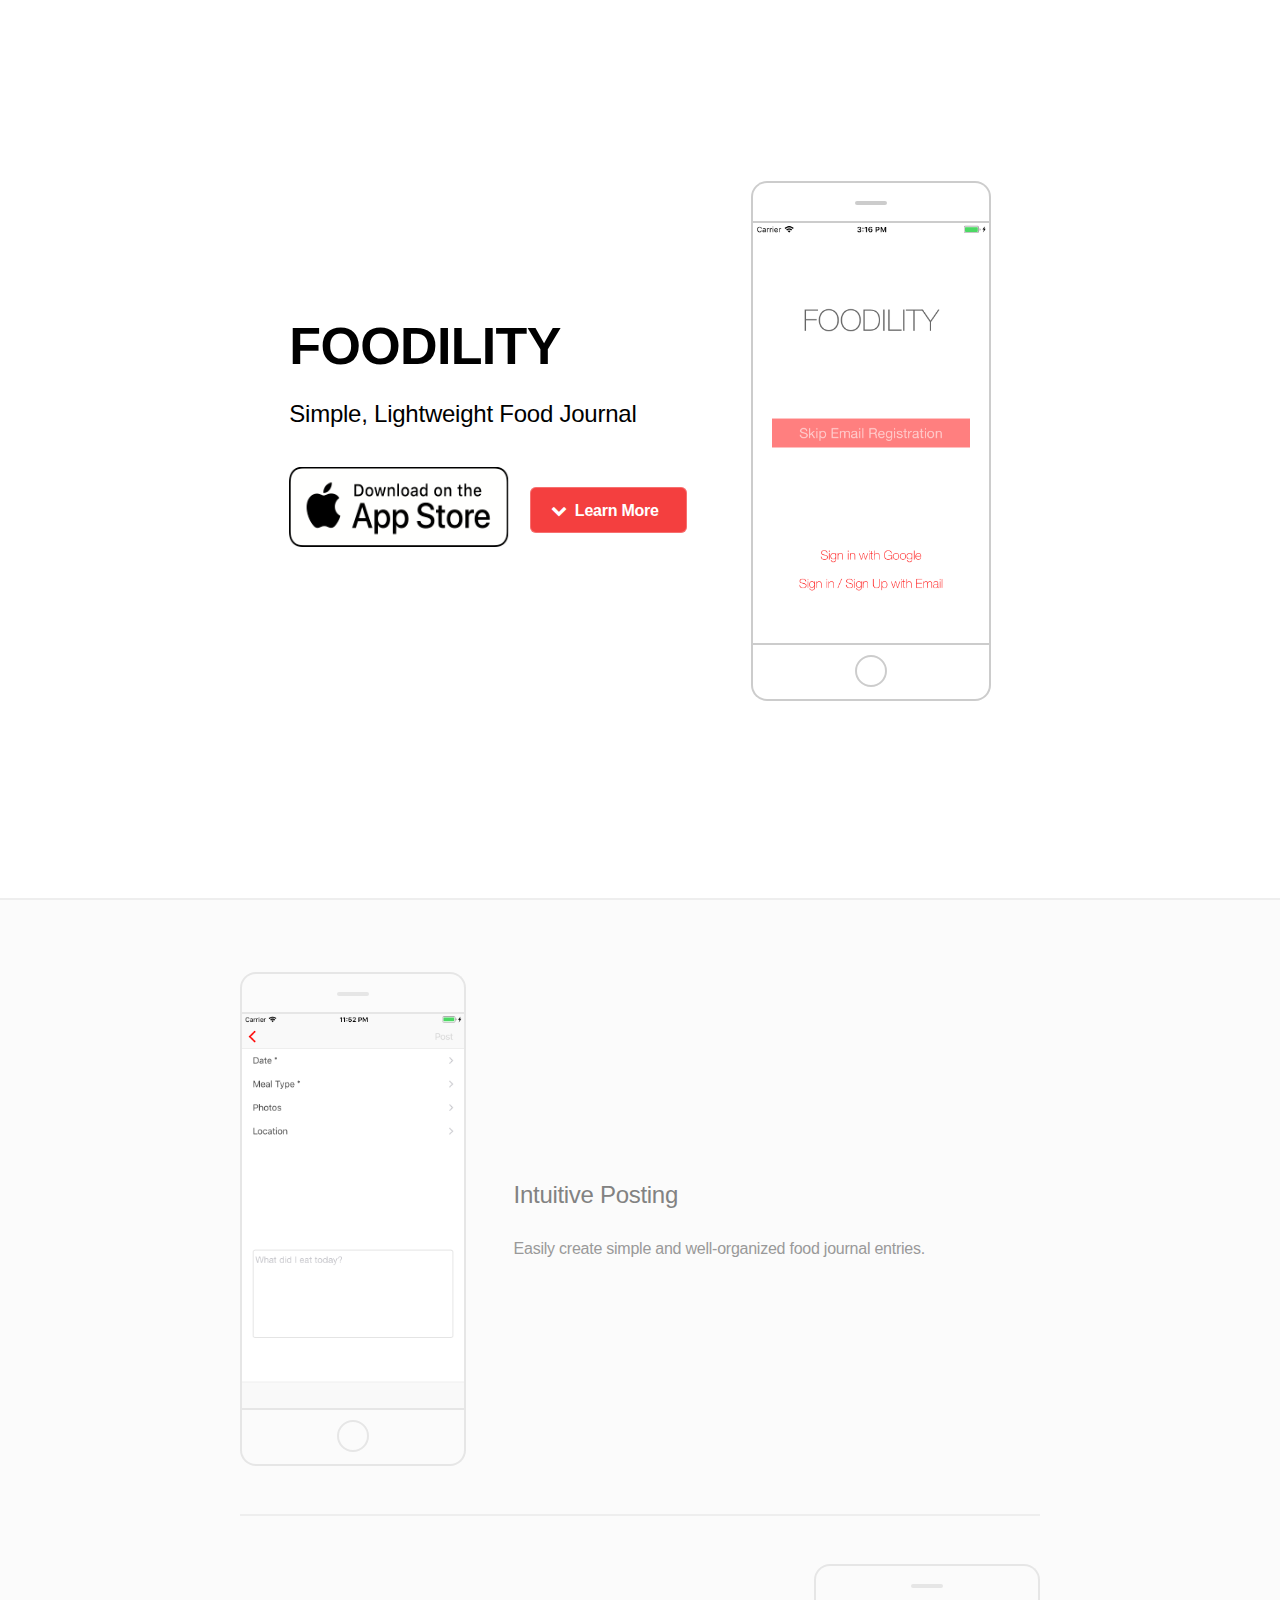
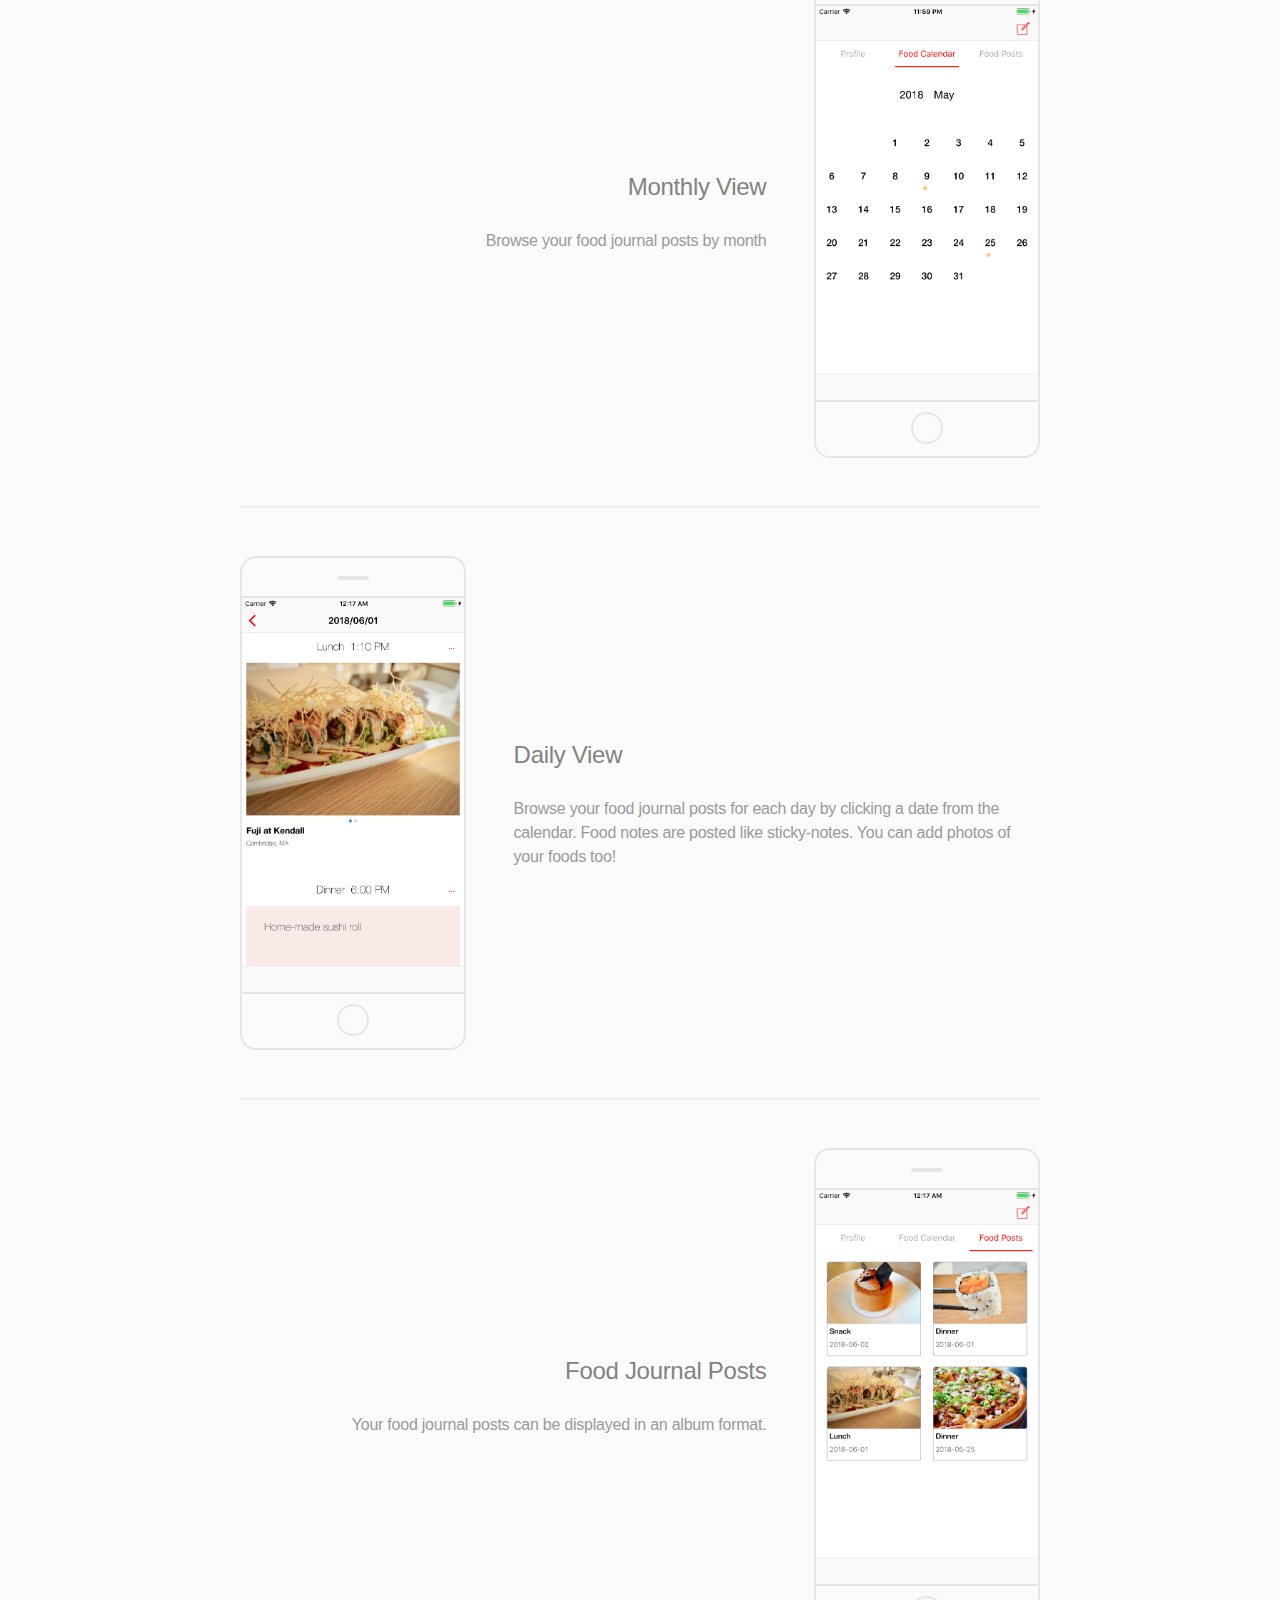
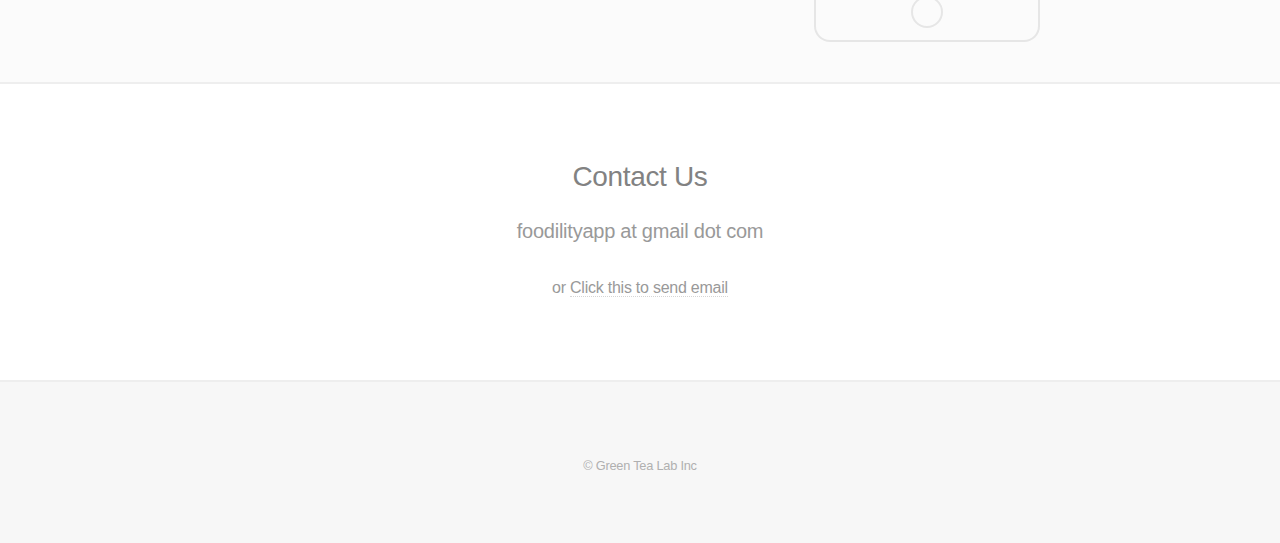
==== index.html @ 75edc1c6 "Add files via upload" ====
<!DOCTYPE HTML>
<!--
	Fractal by HTML5 UP
	html5up.net | @ajlkn
	Free for personal and commercial use under the CCA 3.0 license (html5up.net/license)
-->
<html>
	<head>
		<title>FoodCover</title>
		<meta charset="utf-8" />
		<meta name="viewport" content="width=device-width, initial-scale=1" />
		<!--[if lte IE 8]><script src="assets/js/ie/html5shiv.js"></script><![endif]-->
		<link rel="stylesheet" href="./static/assets/css/main.css" />
		<!--[if lte IE 8]><link rel="stylesheet" href="assets/css/ie8.css" /><![endif]-->
		<!--[if lte IE 9]><link rel="stylesheet" href="assets/css/ie9.css" /><![endif]-->
		<script type="text/javascript">
			window.onbeforeunload = function(){ window.scrollTo(0,0); }
		</script>
	</head>
	<body id="top">

		<!-- Header -->
			<header id="header">
				<div class="content">
					<h1 align="left">FOODILITY</a></h1>
					<p align="left">Simple, Lightweight Food Journal</p>

					<ul class="actions">
						<!-- Signup Form -->
<!-- 						<form id="signup-form" method="post" action="#">
							<div>
								<input type="email" name="email" id="email" placeholder="Email Address" /> <br>
								<li><input type="submit" value="Sign Up" /></li>
							</div>
						</form> -->
						<li>
							<a href="https://itunes.apple.com/us/app/foodility-simple-food-diary/id1390760688?mt=8">
							<img src="./static/images/app_store_icon.png" alt="Go to W3Schools!" width="220" height="80" border="0">
							</a>
						</li>
						<li><a href="#one" class="button icon fa-chevron-down scrolly">Learn More</a></li>
					</ul>
				</div>
				<div class="image phone" align="right"><div class="inner"><img src="./static/images/logo.png" alt="" /></div></div>
			</header>

		<!-- One -->
			<section id="one" class="wrapper style2">
				<div class="inner alt">
					<section class="spotlight">
						<div class="image phone"><div class="inner"><img src="./static/images/posting.png" alt=""></div></div>
						<div class="content">
							<h3>Intuitive Posting</h3>
							<p> Easily create simple and well-organized food journal entries.</p>
							<!-- <div class="image phone"><div class="inner"><img src="images/screen.gif" align="center" alt=""></div> -->
						</div>
					</section>
					<section class="spotlight">
						<div class="image phone"><div class="inner"><img src="./static/images/food_calendar.png" alt=""></div></div>
						<div class="content">
							<h3>Monthly View</h3>
							<p>Browse your food journal posts by month</p>
						</div>
					</section>
					<section class="spotlight">
						<div class="image phone"><div class="inner"><img src="./static/images/calendar_detail.png" alt=""></div></div>
						<div class="content">
							<h3>Daily View</h3>
							<p>Browse your food journal posts for each day by clicking a date from the calendar. Food notes are posted like sticky-notes. You can add photos of your foods too!</p>
						</div>
					</section>
					<section class="spotlight">
						<div class="image phone"><div class="inner"><img src="./static/images/album.png" alt=""></div></div>
						<div class="content">
							<h3>Food Journal Posts</h3>
							<p>Your food journal posts can be displayed in an album format. </p>
						</div>
					</section>
				</div>
			</section>

		<!-- Three -->
			<section id="three" class="wrapper">
				<header class="major">
					<h2>Contact Us</h2>
					<p>foodilityapp at gmail dot com</p>
					<p>or <a href="mailto:foodilityapp@gmail.com">Click this to send email</a></p>
				</header>
			</section>

		<!-- Four -->
		<!--
			<section id="four" class="wrapper">
				<div class="inner">

					<header class="major">
						<h2>Elements</h2>
					</header>

					<section>
						<h4>Text</h4>
						<p>This is <b>bold</b> and this is <strong>strong</strong>. This is <i>italic</i> and this is <em>emphasized</em>.
						This is <sup>superscript</sup> text and this is <sub>subscript</sub> text.
						This is <u>underlined</u> and this is code: <code>for (;;) { ... }</code>. Finally, <a href="#">this is a link</a>.</p>
						<hr />
						<header>
							<h4>Heading with a Subtitle</h4>
							<p>Lorem ipsum dolor sit amet nullam id egestas urna aliquam</p>
						</header>
						<p>Nunc lacinia ante nunc ac lobortis. Interdum adipiscing gravida odio porttitor sem non mi integer non faucibus ornare mi ut ante amet placerat aliquet. Volutpat eu sed ante lacinia sapien lorem accumsan varius montes viverra nibh in adipiscing blandit tempus accumsan.</p>
						<header>
							<h5>Heading with a Subtitle</h5>
							<p>Lorem ipsum dolor sit amet nullam id egestas urna aliquam</p>
						</header>
						<p>Nunc lacinia ante nunc ac lobortis. Interdum adipiscing gravida odio porttitor sem non mi integer non faucibus ornare mi ut ante amet placerat aliquet. Volutpat eu sed ante lacinia sapien lorem accumsan varius montes viverra nibh in adipiscing blandit tempus accumsan.</p>
						<hr />
						<h2>Heading Level 2</h2>
						<h3>Heading Level 3</h3>
						<h4>Heading Level 4</h4>
						<h5>Heading Level 5</h5>
						<h6>Heading Level 6</h6>
						<hr />
						<h5>Blockquote</h5>
						<blockquote>Fringilla nisl. Donec accumsan interdum nisi, quis tincidunt felis sagittis eget tempus euismod. Vestibulum ante ipsum primis in faucibus vestibulum. Blandit adipiscing eu felis iaculis volutpat ac adipiscing accumsan faucibus. Vestibulum ante ipsum primis in faucibus lorem ipsum dolor sit amet nullam adipiscing eu felis.</blockquote>
						<h5>Preformatted</h5>
						<pre><code>i = 0;

while (!deck.isInOrder()) {
  print 'Iteration ' + i;
  deck.shuffle();
  i++;
}

print 'It took ' + i + ' iterations to sort the deck.';</code></pre>
					</section>

					<section>
						<h4>Lists</h4>
						<div class="row">
							<div class="6u 12u$(medium)">
								<h5>Unordered</h5>
								<ul>
									<li>Dolor pulvinar etiam.</li>
									<li>Sagittis adipiscing.</li>
									<li>Felis enim feugiat.</li>
								</ul>
								<h5>Alternate</h5>
								<ul class="alt">
									<li>Dolor pulvinar etiam.</li>
									<li>Sagittis adipiscing.</li>
									<li>Felis enim feugiat.</li>
								</ul>
							</div>
							<div class="6u$ 12u$(medium)">
								<h5>Ordered</h5>
								<ol>
									<li>Dolor pulvinar etiam.</li>
									<li>Etiam vel felis viverra.</li>
									<li>Felis enim feugiat.</li>
									<li>Dolor pulvinar etiam.</li>
									<li>Etiam vel felis lorem.</li>
									<li>Felis enim et feugiat.</li>
								</ol>
								<h5>Icons</h5>
								<ul class="icons">
									<li><a href="#" class="icon fa-twitter"><span class="label">Twitter</span></a></li>
									<li><a href="#" class="icon fa-facebook"><span class="label">Facebook</span></a></li>
									<li><a href="#" class="icon fa-instagram"><span class="label">Instagram</span></a></li>
									<li><a href="#" class="icon fa-github"><span class="label">Github</span></a></li>
								</ul>
							</div>
						</div>
						<h5>Actions</h5>
						<div class="row">
							<div class="6u 12u$(medium)">
								<ul class="actions">
									<li><a href="#" class="button special">Default</a></li>
									<li><a href="#" class="button">Default</a></li>
								</ul>
								<ul class="actions small">
									<li><a href="#" class="button special small">Small</a></li>
									<li><a href="#" class="button small">Small</a></li>
								</ul>
								<ul class="actions vertical">
									<li><a href="#" class="button special">Default</a></li>
									<li><a href="#" class="button">Default</a></li>
								</ul>
								<ul class="actions vertical small">
									<li><a href="#" class="button special small">Small</a></li>
									<li><a href="#" class="button small">Small</a></li>
								</ul>
							</div>
							<div class="6u 12u$(medium)">
								<ul class="actions vertical">
									<li><a href="#" class="button special fit">Default</a></li>
									<li><a href="#" class="button fit">Default</a></li>
								</ul>
								<ul class="actions vertical small">
									<li><a href="#" class="button special small fit">Small</a></li>
									<li><a href="#" class="button small fit">Small</a></li>
								</ul>
							</div>
						</div>
					</section>

					<section>
						<h4>Table</h4>
						<h5>Default</h5>
						<div class="table-wrapper">
							<table>
								<thead>
									<tr>
										<th>Name</th>
										<th>Description</th>
										<th>Price</th>
									</tr>
								</thead>
								<tbody>
									<tr>
										<td>Item One</td>
										<td>Ante turpis integer aliquet porttitor.</td>
										<td>29.99</td>
									</tr>
									<tr>
										<td>Item Two</td>
										<td>Vis ac commodo adipiscing arcu aliquet.</td>
										<td>19.99</td>
									</tr>
									<tr>
										<td>Item Three</td>
										<td> Morbi faucibus arcu accumsan lorem.</td>
										<td>29.99</td>
									</tr>
									<tr>
										<td>Item Four</td>
										<td>Vitae integer tempus condimentum.</td>
										<td>19.99</td>
									</tr>
									<tr>
										<td>Item Five</td>
										<td>Ante turpis integer aliquet porttitor.</td>
										<td>29.99</td>
									</tr>
								</tbody>
								<tfoot>
									<tr>
										<td colspan="2"></td>
										<td>100.00</td>
									</tr>
								</tfoot>
							</table>
						</div>

						<h5>Alternate</h5>
						<div class="table-wrapper">
							<table class="alt">
								<thead>
									<tr>
										<th>Name</th>
										<th>Description</th>
										<th>Price</th>
									</tr>
								</thead>
								<tbody>
									<tr>
										<td>Item One</td>
										<td>Ante turpis integer aliquet porttitor.</td>
										<td>29.99</td>
									</tr>
									<tr>
										<td>Item Two</td>
										<td>Vis ac commodo adipiscing arcu aliquet.</td>
										<td>19.99</td>
									</tr>
									<tr>
										<td>Item Three</td>
										<td> Morbi faucibus arcu accumsan lorem.</td>
										<td>29.99</td>
									</tr>
									<tr>
										<td>Item Four</td>
										<td>Vitae integer tempus condimentum.</td>
										<td>19.99</td>
									</tr>
									<tr>
										<td>Item Five</td>
										<td>Ante turpis integer aliquet porttitor.</td>
										<td>29.99</td>
									</tr>
								</tbody>
								<tfoot>
									<tr>
										<td colspan="2"></td>
										<td>100.00</td>
									</tr>
								</tfoot>
							</table>
						</div>
					</section>

					<section>
						<h4>Buttons</h4>
						<ul class="actions">
							<li><a href="#" class="button special">Special</a></li>
							<li><a href="#" class="button">Default</a></li>
						</ul>
						<ul class="actions">
							<li><a href="#" class="button big">Big</a></li>
							<li><a href="#" class="button">Default</a></li>
							<li><a href="#" class="button small">Small</a></li>
						</ul>
						<ul class="actions fit">
							<li><a href="#" class="button fit">Fit</a></li>
							<li><a href="#" class="button special fit">Fit</a></li>
							<li><a href="#" class="button fit">Fit</a></li>
						</ul>
						<ul class="actions fit small">
							<li><a href="#" class="button special fit small">Fit + Small</a></li>
							<li><a href="#" class="button fit small">Fit + Small</a></li>
							<li><a href="#" class="button special fit small">Fit + Small</a></li>
						</ul>
						<ul class="actions">
							<li><a href="#" class="button special icon fa-download">Icon</a></li>
							<li><a href="#" class="button icon fa-download">Icon</a></li>
						</ul>
						<ul class="actions">
							<li><span class="button special disabled">Disabled</span></li>
							<li><span class="button disabled">Disabled</span></li>
						</ul>
					</section>

					<section>
						<h4>Form</h4>
						<form method="post" action="#">
							<div class="row uniform">
								<div class="6u 12u$(xsmall)">
									<input type="text" name="demo-name" id="demo-name" value="" placeholder="Name" />
								</div>
								<div class="6u$ 12u$(xsmall)">
									<input type="email" name="demo-email" id="demo-email" value="" placeholder="Email" />
								</div>
								<div class="12u$">
									<div class="select-wrapper">
										<select name="demo-category" id="demo-category">
											<option value="">- Category -</option>
											<option value="1">Manufacturing</option>
											<option value="1">Shipping</option>
											<option value="1">Administration</option>
											<option value="1">Human Resources</option>
										</select>
									</div>
								</div>
								<div class="4u 12u$(small)">
									<input type="radio" id="demo-priority-low" name="demo-priority" checked>
									<label for="demo-priority-low">Low</label>
								</div>
								<div class="4u 12u$(small)">
									<input type="radio" id="demo-priority-normal" name="demo-priority">
									<label for="demo-priority-normal">Normal</label>
								</div>
								<div class="4u$ 12u$(small)">
									<input type="radio" id="demo-priority-high" name="demo-priority">
									<label for="demo-priority-high">High</label>
								</div>
								<div class="6u 12u$(small)">
									<input type="checkbox" id="demo-copy" name="demo-copy">
									<label for="demo-copy">Email me a copy</label>
								</div>
								<div class="6u$ 12u$(small)">
									<input type="checkbox" id="demo-human" name="demo-human" checked>
									<label for="demo-human">Not a robot</label>
								</div>
								<div class="12u$">
									<textarea name="demo-message" id="demo-message" placeholder="Enter your message" rows="6"></textarea>
								</div>
								<div class="12u$">
									<ul class="actions">
										<li><input type="submit" value="Send Message" class="special" /></li>
										<li><input type="reset" value="Reset" /></li>
									</ul>
								</div>
							</div>
						</form>
					</section>

					<section>
						<h4>Image</h4>
						<h5>Fit</h5>
						<div class="box alt">
							<div class="row uniform">
								<div class="12u"><span class="image fit"><img src="images/pic04.jpg" alt="" /></span></div>
								<div class="4u"><span class="image fit"><img src="images/pic01.jpg" alt="" /></span></div>
								<div class="4u"><span class="image fit"><img src="images/pic02.jpg" alt="" /></span></div>
								<div class="4u"><span class="image fit"><img src="images/pic03.jpg" alt="" /></span></div>
								<div class="4u"><span class="image fit"><img src="images/pic02.jpg" alt="" /></span></div>
								<div class="4u"><span class="image fit"><img src="images/pic03.jpg" alt="" /></span></div>
								<div class="4u"><span class="image fit"><img src="images/pic01.jpg" alt="" /></span></div>
								<div class="4u"><span class="image fit"><img src="images/pic03.jpg" alt="" /></span></div>
								<div class="4u"><span class="image fit"><img src="images/pic01.jpg" alt="" /></span></div>
								<div class="4u"><span class="image fit"><img src="images/pic02.jpg" alt="" /></span></div>
							</div>
						</div>
						<h5>Left &amp; Right</h5>
						<p><span class="image left"><img src="images/pic05.jpg" alt="" /></span>Fringilla nisl. Donec accumsan interdum nisi, quis tincidunt felis sagittis eget. tempus euismod. Vestibulum ante ipsum primis in faucibus vestibulum. Blandit adipiscing eu felis iaculis volutpat ac adipiscing accumsan eu faucibus. Integer ac pellentesque praesent tincidunt felis sagittis eget. tempus euismod. Vestibulum ante ipsum primis in faucibus vestibulum. Blandit adipiscing eu felis iaculis volutpat ac adipiscing accumsan eu faucibus. Integer ac pellentesque praesent. Donec accumsan interdum nisi, quis tincidunt felis sagittis eget. tempus euismod. Vestibulum ante ipsum primis in faucibus vestibulum. Blandit adipiscing eu felis iaculis volutpat ac adipiscing accumsan eu faucibus. Integer ac pellentesque praesent tincidunt felis sagittis eget. tempus euismod. Vestibulum ante ipsum primis in faucibus vestibulum. Blandit adipiscing eu felis iaculis volutpat ac adipiscing accumsan eu faucibus. Integer ac pellentesque praesent. Blandit adipiscing eu felis iaculis volutpat ac adipiscing accumsan eu faucibus. Integer ac pellentesque praesent tincidunt felis sagittis eget. tempus euismod. Vestibulum ante ipsum primis in faucibus vestibulum. Blandit adipiscing eu felis iaculis volutpat ac adipiscing accumsan eu faucibus. Integer ac pellentesque praesent.</p>
						<p><span class="image right"><img src="images/pic05.jpg" alt="" /></span>Fringilla nisl. Donec accumsan interdum nisi, quis tincidunt felis sagittis eget. tempus euismod. Vestibulum ante ipsum primis in faucibus vestibulum. Blandit adipiscing eu felis iaculis volutpat ac adipiscing accumsan eu faucibus. Integer ac pellentesque praesent tincidunt felis sagittis eget. tempus euismod. Vestibulum ante ipsum primis in faucibus vestibulum. Blandit adipiscing eu felis iaculis volutpat ac adipiscing accumsan eu faucibus. Integer ac pellentesque praesent. Donec accumsan interdum nisi, quis tincidunt felis sagittis eget. tempus euismod. Vestibulum ante ipsum primis in faucibus vestibulum. Blandit adipiscing eu felis iaculis volutpat ac adipiscing accumsan eu faucibus. Integer ac pellentesque praesent tincidunt felis sagittis eget. tempus euismod. Vestibulum ante ipsum primis in faucibus vestibulum. Blandit adipiscing eu felis iaculis volutpat ac adipiscing accumsan eu faucibus. Integer ac pellentesque praesent. Blandit adipiscing eu felis iaculis volutpat ac adipiscing accumsan eu faucibus. Integer ac pellentesque praesent tincidunt felis sagittis eget. tempus euismod. Vestibulum ante ipsum primis in faucibus vestibulum. Blandit adipiscing eu felis iaculis volutpat ac adipiscing accumsan eu faucibus. Integer ac pellentesque praesent.</p>
					</section>

				</div>
			</section>
		-->

		<!-- Footer -->
			<footer id="footer">
				<!--<ul class="icons">
					 <li><a href="#" class="icon fa-facebook"><span class="label">Facebook</span></a></li>
					<li><a href="#" class="icon fa-twitter"><span class="label">Twitter</span></a></li> 
					<li><a href="#" class="icon fa-instagram"><span class="label">Instagram</span></a></li>
				</ul>-->
				<p class="copyright">&copy; Green Tea Lab Inc</a></p>
			</footer>

		<!-- Scripts -->
			<script src="./static/assets/js/jquery.min.js"></script>
			<script src="./static/assets/js/jquery.scrolly.min.js"></script>
			<script src="./static/assets/js/skel.min.js"></script>
			<script src="./static/assets/js/util.js"></script>
			<!--[if lte IE 8]><script src="assets/js/ie/respond.min.js"></script><![endif]-->
			<script src="./static/assets/js/main.js"></script>

	</body>
</html>
---- static/assets/css/main.css ----
@import url(font-awesome.min.css);

/*
	Fractal by HTML5 UP
	html5up.net | @ajlkn
	Free for personal and commercial use under the CCA 3.0 license (html5up.net/license)
*/

/* Reset */

	html, body, div, span, applet, object, iframe, h1, h2, h3, h4, h5, h6, p, blockquote, pre, a, abbr, acronym, address, big, cite, code, del, dfn, em, img, ins, kbd, q, s, samp, small, strike, strong, sub, sup, tt, var, b, u, i, center, dl, dt, dd, ol, ul, li, fieldset, form, label, legend, table, caption, tbody, tfoot, thead, tr, th, td, article, aside, canvas, details, embed, figure, figcaption, footer, header, hgroup, menu, nav, output, ruby, section, summary, time, mark, audio, video {
		margin: 0;
		padding: 0;
		border: 0;
		font-size: 100%;
		font: inherit;
		vertical-align: baseline;
	}

	article, aside, details, figcaption, figure, footer, header, hgroup, menu, nav, section {
		display: block;
	}

	body {
		line-height: 1;
	}

	ol, ul {
		list-style: none;
	}

	blockquote, q {
		quotes: none;
	}

	blockquote:before, blockquote:after, q:before, q:after {
		content: '';
		content: none;
	}

	table {
		border-collapse: collapse;
		border-spacing: 0;
	}

	body {
		-webkit-text-size-adjust: none;
	}


/* Box Model */

	*, *:before, *:after {
		-moz-box-sizing: border-box;
		-webkit-box-sizing: border-box;
		box-sizing: border-box;
	}

/* Grid */

	.row {
		border-bottom: solid 1px transparent;
		-moz-box-sizing: border-box;
		-webkit-box-sizing: border-box;
		box-sizing: border-box;
	}

	.row > * {
		float: left;
		-moz-box-sizing: border-box;
		-webkit-box-sizing: border-box;
		box-sizing: border-box;
	}

	.row:after, .row:before {
		content: '';
		display: block;
		clear: both;
		height: 0;
	}

	.row.uniform > * > :first-child {
		margin-top: 0;
	}

	.row.uniform > * > :last-child {
		margin-bottom: 0;
	}

	.row.\30 \25 > * {
		padding: 0 0 0 0em;
	}

	.row.\30 \25 {
		margin: 0 0 -1px 0em;
	}

	.row.uniform.\30 \25 > * {
		padding: 0em 0 0 0em;
	}

	.row.uniform.\30 \25 {
		margin: 0em 0 -1px 0em;
	}

	.row > * {
		padding: 0 0 0 1.5em;
	}

	.row {
		margin: 0 0 -1px -1.5em;
	}

	.row.uniform > * {
		padding: 1.5em 0 0 1.5em;
	}

	.row.uniform {
		margin: -1.5em 0 -1px -1.5em;
	}

	.row.\32 00\25 > * {
		padding: 0 0 0 3em;
	}

	.row.\32 00\25 {
		margin: 0 0 -1px -3em;
	}

	.row.uniform.\32 00\25 > * {
		padding: 3em 0 0 3em;
	}

	.row.uniform.\32 00\25 {
		margin: -3em 0 -1px -3em;
	}

	.row.\31 50\25 > * {
		padding: 0 0 0 2.25em;
	}

	.row.\31 50\25 {
		margin: 0 0 -1px -2.25em;
	}

	.row.uniform.\31 50\25 > * {
		padding: 2.25em 0 0 2.25em;
	}

	.row.uniform.\31 50\25 {
		margin: -2.25em 0 -1px -2.25em;
	}

	.row.\35 0\25 > * {
		padding: 0 0 0 0.75em;
	}

	.row.\35 0\25 {
		margin: 0 0 -1px -0.75em;
	}

	.row.uniform.\35 0\25 > * {
		padding: 0.75em 0 0 0.75em;
	}

	.row.uniform.\35 0\25 {
		margin: -0.75em 0 -1px -0.75em;
	}

	.row.\32 5\25 > * {
		padding: 0 0 0 0.375em;
	}

	.row.\32 5\25 {
		margin: 0 0 -1px -0.375em;
	}

	.row.uniform.\32 5\25 > * {
		padding: 0.375em 0 0 0.375em;
	}

	.row.uniform.\32 5\25 {
		margin: -0.375em 0 -1px -0.375em;
	}

	.\31 2u, .\31 2u\24 {
		width: 100%;
		clear: none;
		margin-left: 0;
	}

	.\31 1u, .\31 1u\24 {
		width: 91.6666666667%;
		clear: none;
		margin-left: 0;
	}

	.\31 0u, .\31 0u\24 {
		width: 83.3333333333%;
		clear: none;
		margin-left: 0;
	}

	.\39 u, .\39 u\24 {
		width: 75%;
		clear: none;
		margin-left: 0;
	}

	.\38 u, .\38 u\24 {
		width: 66.6666666667%;
		clear: none;
		margin-left: 0;
	}

	.\37 u, .\37 u\24 {
		width: 58.3333333333%;
		clear: none;
		margin-left: 0;
	}

	.\36 u, .\36 u\24 {
		width: 50%;
		clear: none;
		margin-left: 0;
	}

	.\35 u, .\35 u\24 {
		width: 41.6666666667%;
		clear: none;
		margin-left: 0;
	}

	.\34 u, .\34 u\24 {
		width: 33.3333333333%;
		clear: none;
		margin-left: 0;
	}

	.\33 u, .\33 u\24 {
		width: 25%;
		clear: none;
		margin-left: 0;
	}

	.\32 u, .\32 u\24 {
		width: 16.6666666667%;
		clear: none;
		margin-left: 0;
	}

	.\31 u, .\31 u\24 {
		width: 8.3333333333%;
		clear: none;
		margin-left: 0;
	}

	.\31 2u\24 + *,
	.\31 1u\24 + *,
	.\31 0u\24 + *,
	.\39 u\24 + *,
	.\38 u\24 + *,
	.\37 u\24 + *,
	.\36 u\24 + *,
	.\35 u\24 + *,
	.\34 u\24 + *,
	.\33 u\24 + *,
	.\32 u\24 + *,
	.\31 u\24 + * {
		clear: left;
	}

	.\-11u {
		margin-left: 91.66667%;
	}

	.\-10u {
		margin-left: 83.33333%;
	}

	.\-9u {
		margin-left: 75%;
	}

	.\-8u {
		margin-left: 66.66667%;
	}

	.\-7u {
		margin-left: 58.33333%;
	}

	.\-6u {
		margin-left: 50%;
	}

	.\-5u {
		margin-left: 41.66667%;
	}

	.\-4u {
		margin-left: 33.33333%;
	}

	.\-3u {
		margin-left: 25%;
	}

	.\-2u {
		margin-left: 16.66667%;
	}

	.\-1u {
		margin-left: 8.33333%;
	}

	@media screen and (max-width: 1680px) {

		.row > * {
			padding: 0 0 0 1.5em;
		}

		.row {
			margin: 0 0 -1px -1.5em;
		}

		.row.uniform > * {
			padding: 1.5em 0 0 1.5em;
		}

		.row.uniform {
			margin: -1.5em 0 -1px -1.5em;
		}

		.row.\32 00\25 > * {
			padding: 0 0 0 3em;
		}

		.row.\32 00\25 {
			margin: 0 0 -1px -3em;
		}

		.row.uniform.\32 00\25 > * {
			padding: 3em 0 0 3em;
		}

		.row.uniform.\32 00\25 {
			margin: -3em 0 -1px -3em;
		}

		.row.\31 50\25 > * {
			padding: 0 0 0 2.25em;
		}

		.row.\31 50\25 {
			margin: 0 0 -1px -2.25em;
		}

		.row.uniform.\31 50\25 > * {
			padding: 2.25em 0 0 2.25em;
		}

		.row.uniform.\31 50\25 {
			margin: -2.25em 0 -1px -2.25em;
		}

		.row.\35 0\25 > * {
			padding: 0 0 0 0.75em;
		}

		.row.\35 0\25 {
			margin: 0 0 -1px -0.75em;
		}

		.row.uniform.\35 0\25 > * {
			padding: 0.75em 0 0 0.75em;
		}

		.row.uniform.\35 0\25 {
			margin: -0.75em 0 -1px -0.75em;
		}

		.row.\32 5\25 > * {
			padding: 0 0 0 0.375em;
		}

		.row.\32 5\25 {
			margin: 0 0 -1px -0.375em;
		}

		.row.uniform.\32 5\25 > * {
			padding: 0.375em 0 0 0.375em;
		}

		.row.uniform.\32 5\25 {
			margin: -0.375em 0 -1px -0.375em;
		}

		.\31 2u\28xlarge\29, .\31 2u\24\28xlarge\29 {
			width: 100%;
			clear: none;
			margin-left: 0;
		}

		.\31 1u\28xlarge\29, .\31 1u\24\28xlarge\29 {
			width: 91.6666666667%;
			clear: none;
			margin-left: 0;
		}

		.\31 0u\28xlarge\29, .\31 0u\24\28xlarge\29 {
			width: 83.3333333333%;
			clear: none;
			margin-left: 0;
		}

		.\39 u\28xlarge\29, .\39 u\24\28xlarge\29 {
			width: 75%;
			clear: none;
			margin-left: 0;
		}

		.\38 u\28xlarge\29, .\38 u\24\28xlarge\29 {
			width: 66.6666666667%;
			clear: none;
			margin-left: 0;
		}

		.\37 u\28xlarge\29, .\37 u\24\28xlarge\29 {
			width: 58.3333333333%;
			clear: none;
			margin-left: 0;
		}

		.\36 u\28xlarge\29, .\36 u\24\28xlarge\29 {
			width: 50%;
			clear: none;
			margin-left: 0;
		}

		.\35 u\28xlarge\29, .\35 u\24\28xlarge\29 {
			width: 41.6666666667%;
			clear: none;
			margin-left: 0;
		}

		.\34 u\28xlarge\29, .\34 u\24\28xlarge\29 {
			width: 33.3333333333%;
			clear: none;
			margin-left: 0;
		}

		.\33 u\28xlarge\29, .\33 u\24\28xlarge\29 {
			width: 25%;
			clear: none;
			margin-left: 0;
		}

		.\32 u\28xlarge\29, .\32 u\24\28xlarge\29 {
			width: 16.6666666667%;
			clear: none;
			margin-left: 0;
		}

		.\31 u\28xlarge\29, .\31 u\24\28xlarge\29 {
			width: 8.3333333333%;
			clear: none;
			margin-left: 0;
		}

		.\31 2u\24\28xlarge\29 + *,
		.\31 1u\24\28xlarge\29 + *,
		.\31 0u\24\28xlarge\29 + *,
		.\39 u\24\28xlarge\29 + *,
		.\38 u\24\28xlarge\29 + *,
		.\37 u\24\28xlarge\29 + *,
		.\36 u\24\28xlarge\29 + *,
		.\35 u\24\28xlarge\29 + *,
		.\34 u\24\28xlarge\29 + *,
		.\33 u\24\28xlarge\29 + *,
		.\32 u\24\28xlarge\29 + *,
		.\31 u\24\28xlarge\29 + * {
			clear: left;
		}

		.\-11u\28xlarge\29 {
			margin-left: 91.66667%;
		}

		.\-10u\28xlarge\29 {
			margin-left: 83.33333%;
		}

		.\-9u\28xlarge\29 {
			margin-left: 75%;
		}

		.\-8u\28xlarge\29 {
			margin-left: 66.66667%;
		}

		.\-7u\28xlarge\29 {
			margin-left: 58.33333%;
		}

		.\-6u\28xlarge\29 {
			margin-left: 50%;
		}

		.\-5u\28xlarge\29 {
			margin-left: 41.66667%;
		}

		.\-4u\28xlarge\29 {
			margin-left: 33.33333%;
		}

		.\-3u\28xlarge\29 {
			margin-left: 25%;
		}

		.\-2u\28xlarge\29 {
			margin-left: 16.66667%;
		}

		.\-1u\28xlarge\29 {
			margin-left: 8.33333%;
		}

	}

	@media screen and (max-width: 1280px) {

		.row > * {
			padding: 0 0 0 1.5em;
		}

		.row {
			margin: 0 0 -1px -1.5em;
		}

		.row.uniform > * {
			padding: 1.5em 0 0 1.5em;
		}

		.row.uniform {
			margin: -1.5em 0 -1px -1.5em;
		}

		.row.\32 00\25 > * {
			padding: 0 0 0 3em;
		}

		.row.\32 00\25 {
			margin: 0 0 -1px -3em;
		}

		.row.uniform.\32 00\25 > * {
			padding: 3em 0 0 3em;
		}

		.row.uniform.\32 00\25 {
			margin: -3em 0 -1px -3em;
		}

		.row.\31 50\25 > * {
			padding: 0 0 0 2.25em;
		}

		.row.\31 50\25 {
			margin: 0 0 -1px -2.25em;
		}

		.row.uniform.\31 50\25 > * {
			padding: 2.25em 0 0 2.25em;
		}

		.row.uniform.\31 50\25 {
			margin: -2.25em 0 -1px -2.25em;
		}

		.row.\35 0\25 > * {
			padding: 0 0 0 0.75em;
		}

		.row.\35 0\25 {
			margin: 0 0 -1px -0.75em;
		}

		.row.uniform.\35 0\25 > * {
			padding: 0.75em 0 0 0.75em;
		}

		.row.uniform.\35 0\25 {
			margin: -0.75em 0 -1px -0.75em;
		}

		.row.\32 5\25 > * {
			padding: 0 0 0 0.375em;
		}

		.row.\32 5\25 {
			margin: 0 0 -1px -0.375em;
		}

		.row.uniform.\32 5\25 > * {
			padding: 0.375em 0 0 0.375em;
		}

		.row.uniform.\32 5\25 {
			margin: -0.375em 0 -1px -0.375em;
		}

		.\31 2u\28large\29, .\31 2u\24\28large\29 {
			width: 100%;
			clear: none;
			margin-left: 0;
		}

		.\31 1u\28large\29, .\31 1u\24\28large\29 {
			width: 91.6666666667%;
			clear: none;
			margin-left: 0;
		}

		.\31 0u\28large\29, .\31 0u\24\28large\29 {
			width: 83.3333333333%;
			clear: none;
			margin-left: 0;
		}

		.\39 u\28large\29, .\39 u\24\28large\29 {
			width: 75%;
			clear: none;
			margin-left: 0;
		}

		.\38 u\28large\29, .\38 u\24\28large\29 {
			width: 66.6666666667%;
			clear: none;
			margin-left: 0;
		}

		.\37 u\28large\29, .\37 u\24\28large\29 {
			width: 58.3333333333%;
			clear: none;
			margin-left: 0;
		}

		.\36 u\28large\29, .\36 u\24\28large\29 {
			width: 50%;
			clear: none;
			margin-left: 0;
		}

		.\35 u\28large\29, .\35 u\24\28large\29 {
			width: 41.6666666667%;
			clear: none;
			margin-left: 0;
		}

		.\34 u\28large\29, .\34 u\24\28large\29 {
			width: 33.3333333333%;
			clear: none;
			margin-left: 0;
		}

		.\33 u\28large\29, .\33 u\24\28large\29 {
			width: 25%;
			clear: none;
			margin-left: 0;
		}

		.\32 u\28large\29, .\32 u\24\28large\29 {
			width: 16.6666666667%;
			clear: none;
			margin-left: 0;
		}

		.\31 u\28large\29, .\31 u\24\28large\29 {
			width: 8.3333333333%;
			clear: none;
			margin-left: 0;
		}

		.\31 2u\24\28large\29 + *,
		.\31 1u\24\28large\29 + *,
		.\31 0u\24\28large\29 + *,
		.\39 u\24\28large\29 + *,
		.\38 u\24\28large\29 + *,
		.\37 u\24\28large\29 + *,
		.\36 u\24\28large\29 + *,
		.\35 u\24\28large\29 + *,
		.\34 u\24\28large\29 + *,
		.\33 u\24\28large\29 + *,
		.\32 u\24\28large\29 + *,
		.\31 u\24\28large\29 + * {
			clear: left;
		}

		.\-11u\28large\29 {
			margin-left: 91.66667%;
		}

		.\-10u\28large\29 {
			margin-left: 83.33333%;
		}

		.\-9u\28large\29 {
			margin-left: 75%;
		}

		.\-8u\28large\29 {
			margin-left: 66.66667%;
		}

		.\-7u\28large\29 {
			margin-left: 58.33333%;
		}

		.\-6u\28large\29 {
			margin-left: 50%;
		}

		.\-5u\28large\29 {
			margin-left: 41.66667%;
		}

		.\-4u\28large\29 {
			margin-left: 33.33333%;
		}

		.\-3u\28large\29 {
			margin-left: 25%;
		}

		.\-2u\28large\29 {
			margin-left: 16.66667%;
		}

		.\-1u\28large\29 {
			margin-left: 8.33333%;
		}

	}

	@media screen and (max-width: 980px) {

		.row > * {
			padding: 0 0 0 1.5em;
		}

		.row {
			margin: 0 0 -1px -1.5em;
		}

		.row.uniform > * {
			padding: 1.5em 0 0 1.5em;
		}

		.row.uniform {
			margin: -1.5em 0 -1px -1.5em;
		}

		.row.\32 00\25 > * {
			padding: 0 0 0 3em;
		}

		.row.\32 00\25 {
			margin: 0 0 -1px -3em;
		}

		.row.uniform.\32 00\25 > * {
			padding: 3em 0 0 3em;
		}

		.row.uniform.\32 00\25 {
			margin: -3em 0 -1px -3em;
		}

		.row.\31 50\25 > * {
			padding: 0 0 0 2.25em;
		}

		.row.\31 50\25 {
			margin: 0 0 -1px -2.25em;
		}

		.row.uniform.\31 50\25 > * {
			padding: 2.25em 0 0 2.25em;
		}

		.row.uniform.\31 50\25 {
			margin: -2.25em 0 -1px -2.25em;
		}

		.row.\35 0\25 > * {
			padding: 0 0 0 0.75em;
		}

		.row.\35 0\25 {
			margin: 0 0 -1px -0.75em;
		}

		.row.uniform.\35 0\25 > * {
			padding: 0.75em 0 0 0.75em;
		}

		.row.uniform.\35 0\25 {
			margin: -0.75em 0 -1px -0.75em;
		}

		.row.\32 5\25 > * {
			padding: 0 0 0 0.375em;
		}

		.row.\32 5\25 {
			margin: 0 0 -1px -0.375em;
		}

		.row.uniform.\32 5\25 > * {
			padding: 0.375em 0 0 0.375em;
		}

		.row.uniform.\32 5\25 {
			margin: -0.375em 0 -1px -0.375em;
		}

		.\31 2u\28medium\29, .\31 2u\24\28medium\29 {
			width: 100%;
			clear: none;
			margin-left: 0;
		}

		.\31 1u\28medium\29, .\31 1u\24\28medium\29 {
			width: 91.6666666667%;
			clear: none;
			margin-left: 0;
		}

		.\31 0u\28medium\29, .\31 0u\24\28medium\29 {
			width: 83.3333333333%;
			clear: none;
			margin-left: 0;
		}

		.\39 u\28medium\29, .\39 u\24\28medium\29 {
			width: 75%;
			clear: none;
			margin-left: 0;
		}

		.\38 u\28medium\29, .\38 u\24\28medium\29 {
			width: 66.6666666667%;
			clear: none;
			margin-left: 0;
		}

		.\37 u\28medium\29, .\37 u\24\28medium\29 {
			width: 58.3333333333%;
			clear: none;
			margin-left: 0;
		}

		.\36 u\28medium\29, .\36 u\24\28medium\29 {
			width: 50%;
			clear: none;
			margin-left: 0;
		}

		.\35 u\28medium\29, .\35 u\24\28medium\29 {
			width: 41.6666666667%;
			clear: none;
			margin-left: 0;
		}

		.\34 u\28medium\29, .\34 u\24\28medium\29 {
			width: 33.3333333333%;
			clear: none;
			margin-left: 0;
		}

		.\33 u\28medium\29, .\33 u\24\28medium\29 {
			width: 25%;
			clear: none;
			margin-left: 0;
		}

		.\32 u\28medium\29, .\32 u\24\28medium\29 {
			width: 16.6666666667%;
			clear: none;
			margin-left: 0;
		}

		.\31 u\28medium\29, .\31 u\24\28medium\29 {
			width: 8.3333333333%;
			clear: none;
			margin-left: 0;
		}

		.\31 2u\24\28medium\29 + *,
		.\31 1u\24\28medium\29 + *,
		.\31 0u\24\28medium\29 + *,
		.\39 u\24\28medium\29 + *,
		.\38 u\24\28medium\29 + *,
		.\37 u\24\28medium\29 + *,
		.\36 u\24\28medium\29 + *,
		.\35 u\24\28medium\29 + *,
		.\34 u\24\28medium\29 + *,
		.\33 u\24\28medium\29 + *,
		.\32 u\24\28medium\29 + *,
		.\31 u\24\28medium\29 + * {
			clear: left;
		}

		.\-11u\28medium\29 {
			margin-left: 91.66667%;
		}

		.\-10u\28medium\29 {
			margin-left: 83.33333%;
		}

		.\-9u\28medium\29 {
			margin-left: 75%;
		}

		.\-8u\28medium\29 {
			margin-left: 66.66667%;
		}

		.\-7u\28medium\29 {
			margin-left: 58.33333%;
		}

		.\-6u\28medium\29 {
			margin-left: 50%;
		}

		.\-5u\28medium\29 {
			margin-left: 41.66667%;
		}

		.\-4u\28medium\29 {
			margin-left: 33.33333%;
		}

		.\-3u\28medium\29 {
			margin-left: 25%;
		}

		.\-2u\28medium\29 {
			margin-left: 16.66667%;
		}

		.\-1u\28medium\29 {
			margin-left: 8.33333%;
		}

	}

	@media screen and (max-width: 736px) {

		.row > * {
			padding: 0 0 0 1.5em;
		}

		.row {
			margin: 0 0 -1px -1.5em;
		}

		.row.uniform > * {
			padding: 1.5em 0 0 1.5em;
		}

		.row.uniform {
			margin: -1.5em 0 -1px -1.5em;
		}

		.row.\32 00\25 > * {
			padding: 0 0 0 3em;
		}

		.row.\32 00\25 {
			margin: 0 0 -1px -3em;
		}

		.row.uniform.\32 00\25 > * {
			padding: 3em 0 0 3em;
		}

		.row.uniform.\32 00\25 {
			margin: -3em 0 -1px -3em;
		}

		.row.\31 50\25 > * {
			padding: 0 0 0 2.25em;
		}

		.row.\31 50\25 {
			margin: 0 0 -1px -2.25em;
		}

		.row.uniform.\31 50\25 > * {
			padding: 2.25em 0 0 2.25em;
		}

		.row.uniform.\31 50\25 {
			margin: -2.25em 0 -1px -2.25em;
		}

		.row.\35 0\25 > * {
			padding: 0 0 0 0.75em;
		}

		.row.\35 0\25 {
			margin: 0 0 -1px -0.75em;
		}

		.row.uniform.\35 0\25 > * {
			padding: 0.75em 0 0 0.75em;
		}

		.row.uniform.\35 0\25 {
			margin: -0.75em 0 -1px -0.75em;
		}

		.row.\32 5\25 > * {
			padding: 0 0 0 0.375em;
		}

		.row.\32 5\25 {
			margin: 0 0 -1px -0.375em;
		}

		.row.uniform.\32 5\25 > * {
			padding: 0.375em 0 0 0.375em;
		}

		.row.uniform.\32 5\25 {
			margin: -0.375em 0 -1px -0.375em;
		}

		.\31 2u\28small\29, .\31 2u\24\28small\29 {
			width: 100%;
			clear: none;
			margin-left: 0;
		}

		.\31 1u\28small\29, .\31 1u\24\28small\29 {
			width: 91.6666666667%;
			clear: none;
			margin-left: 0;
		}

		.\31 0u\28small\29, .\31 0u\24\28small\29 {
			width: 83.3333333333%;
			clear: none;
			margin-left: 0;
		}

		.\39 u\28small\29, .\39 u\24\28small\29 {
			width: 75%;
			clear: none;
			margin-left: 0;
		}

		.\38 u\28small\29, .\38 u\24\28small\29 {
			width: 66.6666666667%;
			clear: none;
			margin-left: 0;
		}

		.\37 u\28small\29, .\37 u\24\28small\29 {
			width: 58.3333333333%;
			clear: none;
			margin-left: 0;
		}

		.\36 u\28small\29, .\36 u\24\28small\29 {
			width: 50%;
			clear: none;
			margin-left: 0;
		}

		.\35 u\28small\29, .\35 u\24\28small\29 {
			width: 41.6666666667%;
			clear: none;
			margin-left: 0;
		}

		.\34 u\28small\29, .\34 u\24\28small\29 {
			width: 33.3333333333%;
			clear: none;
			margin-left: 0;
		}

		.\33 u\28small\29, .\33 u\24\28small\29 {
			width: 25%;
			clear: none;
			margin-left: 0;
		}

		.\32 u\28small\29, .\32 u\24\28small\29 {
			width: 16.6666666667%;
			clear: none;
			margin-left: 0;
		}

		.\31 u\28small\29, .\31 u\24\28small\29 {
			width: 8.3333333333%;
			clear: none;
			margin-left: 0;
		}

		.\31 2u\24\28small\29 + *,
		.\31 1u\24\28small\29 + *,
		.\31 0u\24\28small\29 + *,
		.\39 u\24\28small\29 + *,
		.\38 u\24\28small\29 + *,
		.\37 u\24\28small\29 + *,
		.\36 u\24\28small\29 + *,
		.\35 u\24\28small\29 + *,
		.\34 u\24\28small\29 + *,
		.\33 u\24\28small\29 + *,
		.\32 u\24\28small\29 + *,
		.\31 u\24\28small\29 + * {
			clear: left;
		}

		.\-11u\28small\29 {
			margin-left: 91.66667%;
		}

		.\-10u\28small\29 {
			margin-left: 83.33333%;
		}

		.\-9u\28small\29 {
			margin-left: 75%;
		}

		.\-8u\28small\29 {
			margin-left: 66.66667%;
		}

		.\-7u\28small\29 {
			margin-left: 58.33333%;
		}

		.\-6u\28small\29 {
			margin-left: 50%;
		}

		.\-5u\28small\29 {
			margin-left: 41.66667%;
		}

		.\-4u\28small\29 {
			margin-left: 33.33333%;
		}

		.\-3u\28small\29 {
			margin-left: 25%;
		}

		.\-2u\28small\29 {
			margin-left: 16.66667%;
		}

		.\-1u\28small\29 {
			margin-left: 8.33333%;
		}

	}

	@media screen and (max-width: 480px) {

		.row > * {
			padding: 0 0 0 1.5em;
		}

		.row {
			margin: 0 0 -1px -1.5em;
		}

		.row.uniform > * {
			padding: 1.5em 0 0 1.5em;
		}

		.row.uniform {
			margin: -1.5em 0 -1px -1.5em;
		}

		.row.\32 00\25 > * {
			padding: 0 0 0 3em;
		}

		.row.\32 00\25 {
			margin: 0 0 -1px -3em;
		}

		.row.uniform.\32 00\25 > * {
			padding: 3em 0 0 3em;
		}

		.row.uniform.\32 00\25 {
			margin: -3em 0 -1px -3em;
		}

		.row.\31 50\25 > * {
			padding: 0 0 0 2.25em;
		}

		.row.\31 50\25 {
			margin: 0 0 -1px -2.25em;
		}

		.row.uniform.\31 50\25 > * {
			padding: 2.25em 0 0 2.25em;
		}

		.row.uniform.\31 50\25 {
			margin: -2.25em 0 -1px -2.25em;
		}

		.row.\35 0\25 > * {
			padding: 0 0 0 0.75em;
		}

		.row.\35 0\25 {
			margin: 0 0 -1px -0.75em;
		}

		.row.uniform.\35 0\25 > * {
			padding: 0.75em 0 0 0.75em;
		}

		.row.uniform.\35 0\25 {
			margin: -0.75em 0 -1px -0.75em;
		}

		.row.\32 5\25 > * {
			padding: 0 0 0 0.375em;
		}

		.row.\32 5\25 {
			margin: 0 0 -1px -0.375em;
		}

		.row.uniform.\32 5\25 > * {
			padding: 0.375em 0 0 0.375em;
		}

		.row.uniform.\32 5\25 {
			margin: -0.375em 0 -1px -0.375em;
		}

		.\31 2u\28xsmall\29, .\31 2u\24\28xsmall\29 {
			width: 100%;
			clear: none;
			margin-left: 0;
		}

		.\31 1u\28xsmall\29, .\31 1u\24\28xsmall\29 {
			width: 91.6666666667%;
			clear: none;
			margin-left: 0;
		}

		.\31 0u\28xsmall\29, .\31 0u\24\28xsmall\29 {
			width: 83.3333333333%;
			clear: none;
			margin-left: 0;
		}

		.\39 u\28xsmall\29, .\39 u\24\28xsmall\29 {
			width: 75%;
			clear: none;
			margin-left: 0;
		}

		.\38 u\28xsmall\29, .\38 u\24\28xsmall\29 {
			width: 66.6666666667%;
			clear: none;
			margin-left: 0;
		}

		.\37 u\28xsmall\29, .\37 u\24\28xsmall\29 {
			width: 58.3333333333%;
			clear: none;
			margin-left: 0;
		}

		.\36 u\28xsmall\29, .\36 u\24\28xsmall\29 {
			width: 50%;
			clear: none;
			margin-left: 0;
		}

		.\35 u\28xsmall\29, .\35 u\24\28xsmall\29 {
			width: 41.6666666667%;
			clear: none;
			margin-left: 0;
		}

		.\34 u\28xsmall\29, .\34 u\24\28xsmall\29 {
			width: 33.3333333333%;
			clear: none;
			margin-left: 0;
		}

		.\33 u\28xsmall\29, .\33 u\24\28xsmall\29 {
			width: 25%;
			clear: none;
			margin-left: 0;
		}

		.\32 u\28xsmall\29, .\32 u\24\28xsmall\29 {
			width: 16.6666666667%;
			clear: none;
			margin-left: 0;
		}

		.\31 u\28xsmall\29, .\31 u\24\28xsmall\29 {
			width: 8.3333333333%;
			clear: none;
			margin-left: 0;
		}

		.\31 2u\24\28xsmall\29 + *,
		.\31 1u\24\28xsmall\29 + *,
		.\31 0u\24\28xsmall\29 + *,
		.\39 u\24\28xsmall\29 + *,
		.\38 u\24\28xsmall\29 + *,
		.\37 u\24\28xsmall\29 + *,
		.\36 u\24\28xsmall\29 + *,
		.\35 u\24\28xsmall\29 + *,
		.\34 u\24\28xsmall\29 + *,
		.\33 u\24\28xsmall\29 + *,
		.\32 u\24\28xsmall\29 + *,
		.\31 u\24\28xsmall\29 + * {
			clear: left;
		}

		.\-11u\28xsmall\29 {
			margin-left: 91.66667%;
		}

		.\-10u\28xsmall\29 {
			margin-left: 83.33333%;
		}

		.\-9u\28xsmall\29 {
			margin-left: 75%;
		}

		.\-8u\28xsmall\29 {
			margin-left: 66.66667%;
		}

		.\-7u\28xsmall\29 {
			margin-left: 58.33333%;
		}

		.\-6u\28xsmall\29 {
			margin-left: 50%;
		}

		.\-5u\28xsmall\29 {
			margin-left: 41.66667%;
		}

		.\-4u\28xsmall\29 {
			margin-left: 33.33333%;
		}

		.\-3u\28xsmall\29 {
			margin-left: 25%;
		}

		.\-2u\28xsmall\29 {
			margin-left: 16.66667%;
		}

		.\-1u\28xsmall\29 {
			margin-left: 8.33333%;
		}

	}

	@media screen and (max-width: 360px) {

		.row > * {
			padding: 0 0 0 1.5em;
		}

		.row {
			margin: 0 0 -1px -1.5em;
		}

		.row.uniform > * {
			padding: 1.5em 0 0 1.5em;
		}

		.row.uniform {
			margin: -1.5em 0 -1px -1.5em;
		}

		.row.\32 00\25 > * {
			padding: 0 0 0 3em;
		}

		.row.\32 00\25 {
			margin: 0 0 -1px -3em;
		}

		.row.uniform.\32 00\25 > * {
			padding: 3em 0 0 3em;
		}

		.row.uniform.\32 00\25 {
			margin: -3em 0 -1px -3em;
		}

		.row.\31 50\25 > * {
			padding: 0 0 0 2.25em;
		}

		.row.\31 50\25 {
			margin: 0 0 -1px -2.25em;
		}

		.row.uniform.\31 50\25 > * {
			padding: 2.25em 0 0 2.25em;
		}

		.row.uniform.\31 50\25 {
			margin: -2.25em 0 -1px -2.25em;
		}

		.row.\35 0\25 > * {
			padding: 0 0 0 0.75em;
		}

		.row.\35 0\25 {
			margin: 0 0 -1px -0.75em;
		}

		.row.uniform.\35 0\25 > * {
			padding: 0.75em 0 0 0.75em;
		}

		.row.uniform.\35 0\25 {
			margin: -0.75em 0 -1px -0.75em;
		}

		.row.\32 5\25 > * {
			padding: 0 0 0 0.375em;
		}

		.row.\32 5\25 {
			margin: 0 0 -1px -0.375em;
		}

		.row.uniform.\32 5\25 > * {
			padding: 0.375em 0 0 0.375em;
		}

		.row.uniform.\32 5\25 {
			margin: -0.375em 0 -1px -0.375em;
		}

		.\31 2u\28xxsmall\29, .\31 2u\24\28xxsmall\29 {
			width: 100%;
			clear: none;
			margin-left: 0;
		}

		.\31 1u\28xxsmall\29, .\31 1u\24\28xxsmall\29 {
			width: 91.6666666667%;
			clear: none;
			margin-left: 0;
		}

		.\31 0u\28xxsmall\29, .\31 0u\24\28xxsmall\29 {
			width: 83.3333333333%;
			clear: none;
			margin-left: 0;
		}

		.\39 u\28xxsmall\29, .\39 u\24\28xxsmall\29 {
			width: 75%;
			clear: none;
			margin-left: 0;
		}

		.\38 u\28xxsmall\29, .\38 u\24\28xxsmall\29 {
			width: 66.6666666667%;
			clear: none;
			margin-left: 0;
		}

		.\37 u\28xxsmall\29, .\37 u\24\28xxsmall\29 {
			width: 58.3333333333%;
			clear: none;
			margin-left: 0;
		}

		.\36 u\28xxsmall\29, .\36 u\24\28xxsmall\29 {
			width: 50%;
			clear: none;
			margin-left: 0;
		}

		.\35 u\28xxsmall\29, .\35 u\24\28xxsmall\29 {
			width: 41.6666666667%;
			clear: none;
			margin-left: 0;
		}

		.\34 u\28xxsmall\29, .\34 u\24\28xxsmall\29 {
			width: 33.3333333333%;
			clear: none;
			margin-left: 0;
		}

		.\33 u\28xxsmall\29, .\33 u\24\28xxsmall\29 {
			width: 25%;
			clear: none;
			margin-left: 0;
		}

		.\32 u\28xxsmall\29, .\32 u\24\28xxsmall\29 {
			width: 16.6666666667%;
			clear: none;
			margin-left: 0;
		}

		.\31 u\28xxsmall\29, .\31 u\24\28xxsmall\29 {
			width: 8.3333333333%;
			clear: none;
			margin-left: 0;
		}

		.\31 2u\24\28xxsmall\29 + *,
		.\31 1u\24\28xxsmall\29 + *,
		.\31 0u\24\28xxsmall\29 + *,
		.\39 u\24\28xxsmall\29 + *,
		.\38 u\24\28xxsmall\29 + *,
		.\37 u\24\28xxsmall\29 + *,
		.\36 u\24\28xxsmall\29 + *,
		.\35 u\24\28xxsmall\29 + *,
		.\34 u\24\28xxsmall\29 + *,
		.\33 u\24\28xxsmall\29 + *,
		.\32 u\24\28xxsmall\29 + *,
		.\31 u\24\28xxsmall\29 + * {
			clear: left;
		}

		.\-11u\28xxsmall\29 {
			margin-left: 91.66667%;
		}

		.\-10u\28xxsmall\29 {
			margin-left: 83.33333%;
		}

		.\-9u\28xxsmall\29 {
			margin-left: 75%;
		}

		.\-8u\28xxsmall\29 {
			margin-left: 66.66667%;
		}

		.\-7u\28xxsmall\29 {
			margin-left: 58.33333%;
		}

		.\-6u\28xxsmall\29 {
			margin-left: 50%;
		}

		.\-5u\28xxsmall\29 {
			margin-left: 41.66667%;
		}

		.\-4u\28xxsmall\29 {
			margin-left: 33.33333%;
		}

		.\-3u\28xxsmall\29 {
			margin-left: 25%;
		}

		.\-2u\28xxsmall\29 {
			margin-left: 16.66667%;
		}

		.\-1u\28xxsmall\29 {
			margin-left: 8.33333%;
		}

	}

/* Basic */

	@-ms-viewport {
		width: device-width;
	}

	body {
		-ms-overflow-style: scrollbar;
	}

	@media screen and (max-width: 360px) {

		html, body {
			min-width: 320px;
		}

	}

	body {
		background: #ffffff;
	}

		body.is-loading *, body.is-loading *:before, body.is-loading *:after {
			-moz-animation: none !important;
			-webkit-animation: none !important;
			-ms-animation: none !important;
			animation: none !important;
			-moz-transition: none !important;
			-webkit-transition: none !important;
			-ms-transition: none !important;
			transition: none !important;
		}

/* Type */

	body {
		color: #999999;
	}

	html, input, select, textarea {
		font-size: 16pt;
	}

		@media screen and (max-width: 1680px) {

			html, input, select, textarea {
				font-size: 13pt;
			}

		}

		@media screen and (max-width: 1280px) {

			html, input, select, textarea {
				font-size: 12pt;
			}

		}

		@media screen and (max-width: 360px) {

			html, input, select, textarea {
				font-size: 11pt;
			}

		}

	body, input, select, textarea {
		font-family: Arial, Helvetica, sans-serif;
		font-weight: normal;
		line-height: 1.5em;
		letter-spacing: -0.015em;
	}

	a {
		-moz-transition: color 0.2s ease-in-out, border-bottom-color 0.2s ease-in-out;
		-webkit-transition: color 0.2s ease-in-out, border-bottom-color 0.2s ease-in-out;
		-ms-transition: color 0.2s ease-in-out, border-bottom-color 0.2s ease-in-out;
		transition: color 0.2s ease-in-out, border-bottom-color 0.2s ease-in-out;
		text-decoration: none;
		border-bottom: dotted 1px;
	}

		a:hover {
			border-bottom-color: transparent !important;
		}

	strong, b {
		font-weight: bold;
	}

	em, i {
		font-style: italic;
	}

	p {
		margin: 0 0 2em 0;
	}

	h1, h2, h3, h4, h5, h6 {
		font-weight: normal;
		line-height: 1em;
		margin: 0 0 1em 0;
		letter-spacing: -0.0125em;
		color: #000000;
	}

		h1 a, h2 a, h3 a, h4 a, h5 a, h6 a {
			color: #000000;
			text-decoration: none;
			border-bottom: none;
		}

		@media screen and (max-width: 980px) {

			h1 br, h2 br, h3 br, h4 br, h5 br, h6 br {
				display: none;
			}

		}

	h2 {
		font-size: 1.75em;
		line-height: 1.5em;
	}

	h3 {
		font-size: 1.5em;
		line-height: 1.5em;
	}

	h4 {
		font-size: 1.1em;
		line-height: 1.5em;
	}

	h5 {
		font-size: 0.9em;
		line-height: 1.5em;
	}

	h6 {
		font-size: 0.7em;
		line-height: 1.5em;
	}

	@media screen and (max-width: 736px) {

		h2 {
			font-size: 1.25em;
		}

		h3 {
			font-size: 1.2em;
		}

		h4 {
			font-size: 1em;
		}

	}

	sub {
		font-size: 0.8em;
		position: relative;
		top: 0.5em;
	}

	sup {
		font-size: 0.8em;
		position: relative;
		top: -0.5em;
	}

	blockquote {
		border-left-style: solid;
		border-left-width: 4px;
		font-style: italic;
		margin: 0 0 2em 0;
		padding: 0.5em 0 0.5em 2em;
	}

	code {
		border-radius: 6px;
		border-style: solid;
		border-width: 1px;
		font-family: "Courier New", monospace;
		font-size: 0.9em;
		margin: 0 0.25em;
		padding: 0.25em 0.65em;
	}

	pre {
		-webkit-overflow-scrolling: touch;
		font-family: "Courier New", monospace;
		font-size: 0.9em;
		margin: 0 0 2em 0;
	}

		pre code {
			display: block;
			line-height: 1.75em;
			padding: 1em 1.5em;
			overflow-x: auto;
		}

	hr {
		border: 0;
		border-bottom-style: solid;
		border-bottom-width: 1px;
		margin: 2em 0;
	}

		hr.major {
			margin: 3em 0;
		}

	.align-left {
		text-align: left;
	}

	.align-center {
		text-align: center;
	}

	.align-right {
		text-align: right;
	}

	input, select, textarea {
		color: #999999;
	}

	a {
		color: inherit;
		border-bottom-color: #d6d6d6;
	}

		a:hover {
			color: #4696e5;
		}

	strong, b {
		color: #828282;
	}

	h1, h2, h3, h4, h5, h6 {
		color: #828282;
	}

	blockquote {
		border-left-color: #e6e6e6;
	}

	code {
		background: rgba(144, 144, 144, 0.075);
		border-color: #e6e6e6;
	}

	hr {
		border-bottom-color: #e6e6e6;
	}

/* Box */

	.box {
		border-radius: 6px;
		border: solid 1px #e6e6e6;
		margin-bottom: 2em;
		padding: 1.5em;
	}

		.box > :last-child,
		.box > :last-child > :last-child,
		.box > :last-child > :last-child > :last-child {
			margin-bottom: 0;
		}

		.box.alt {
			border: 0;
			border-radius: 0;
			padding: 0;
		}

/* Button */

	input[type="submit"],
	input[type="reset"],
	input[type="button"],
	button,
	.button {
		-moz-appearance: none;
		-webkit-appearance: none;
		-ms-appearance: none;
		appearance: none;
		-moz-transition: background-color 0.2s ease-in-out, color 0.2s ease-in-out;
		-webkit-transition: background-color 0.2s ease-in-out, color 0.2s ease-in-out;
		-ms-transition: background-color 0.2s ease-in-out, color 0.2s ease-in-out;
		transition: background-color 0.2s ease-in-out, color 0.2s ease-in-out;
		border-radius: 6px;
		border: 0;
		cursor: pointer;
		display: inline-block;
		font-weight: bold;
		height: 2.85em;
		line-height: 2.95em;
		padding: 0 1.75em;
		text-align: center;
		text-decoration: none;
		white-space: nowrap;

		background-color: rgb(244, 63, 63, 1);
		color: #ffffff !important;
		box-shadow: inset 0 0 0 1px rgba(255, 255, 255, 0);
		
	}

		input[type="submit"].icon,
		input[type="reset"].icon,
		input[type="button"].icon,
		button.icon,
		.button.icon {
			padding-left: 1.35em;
		}

			input[type="submit"].icon:before,
			input[type="reset"].icon:before,
			input[type="button"].icon:before,
			button.icon:before,
			.button.icon:before {
				margin-right: 0.5em;
			}

		input[type="submit"].fit,
		input[type="reset"].fit,
		input[type="button"].fit,
		button.fit,
		.button.fit {
			display: block;
			margin: 0 0 1em 0;
			width: 100%;
		}

		input[type="submit"].small,
		input[type="reset"].small,
		input[type="button"].small,
		button.small,
		.button.small {
			font-size: 0.8em;
		}

		input[type="submit"].big,
		input[type="reset"].big,
		input[type="button"].big,
		button.big,
		.button.big {
			font-size: 1.35em;
		}

		input[type="submit"].disabled, input[type="submit"]:disabled,
		input[type="reset"].disabled,
		input[type="reset"]:disabled,
		input[type="button"].disabled,
		input[type="button"]:disabled,
		button.disabled,
		button:disabled,
		.button.disabled,
		.button:disabled {
			-moz-pointer-events: none;
			-webkit-pointer-events: none;
			-ms-pointer-events: none;
			pointer-events: none;
			cursor: default;
			opacity: 0.25;
		}

	@media screen and (max-width: 480px) and (orientation: portrait) {

		input[type="submit"],
		input[type="reset"],
		input[type="button"],
		button,
		.button {
			padding: 0;
		}

	}

	input[type="submit"],
	input[type="reset"],
	input[type="button"],
	button,
	.button {
		background-color: rgb(244, 63, 63, 1);
		color: transparent;
		box-shadow: inset 0 0 0 0px #e6e6e6;
	}


		input[type="submit"]:hover,
		input[type="reset"]:hover,
		input[type="button"]:hover,
		button:hover,
		.button:hover {
			background-color: rgba(144, 144, 144, 0.075);
		}

		input[type="submit"]:active,
		input[type="reset"]:active,
		input[type="button"]:active,
		button:active,
		.button:active {
			background-color: rgba(144, 144, 144, 0.15);
		}

		input[type="submit"].special,
		input[type="reset"].special,
		input[type="button"].special,
		button.special,
		.button.special {
			box-shadow: none;
			background-color: #4696e5;
			color: #ffffff !important;
		}

			input[type="submit"].special:hover,
			input[type="reset"].special:hover,
			input[type="button"].special:hover,
			button.special:hover,
			.button.special:hover {
				background-color: #5ca3e8;
			}

			input[type="submit"].special:active,
			input[type="reset"].special:active,
			input[type="button"].special:active,
			button.special:active,
			.button.special:active {
				background-color: #3089e2;
			}

/* Form */

	form {
		margin: 0 0 2em 0;
	}

	label {
		display: block;
		font-size: 0.9em;
		font-weight: bold;
		margin: 0 0 1em 0;
	}

	input[type="text"],
	input[type="password"],
	input[type="email"],
	select,
	textarea {
		-moz-appearance: none;
		-webkit-appearance: none;
		-ms-appearance: none;
		appearance: none;
		border-radius: 6px;
		border: none;
		border-style: solid;
		border-width: 1px;
		color: inherit;
		display: block;
		outline: 0;
		padding: 0 1em;
		text-decoration: none;
		width: 100%;
	}

		input[type="text"]:invalid,
		input[type="password"]:invalid,
		input[type="email"]:invalid,
		select:invalid,
		textarea:invalid {
			box-shadow: none;
		}

	.select-wrapper {
		text-decoration: none;
		display: block;
		position: relative;
	}

		.select-wrapper:before {
			-moz-osx-font-smoothing: grayscale;
			-webkit-font-smoothing: antialiased;
			font-family: FontAwesome;
			font-style: normal;
			font-weight: normal;
			text-transform: none !important;
		}

		.select-wrapper:before {
			content: '\f078';
			display: block;
			height: 2.75em;
			line-height: 2.75em;
			pointer-events: none;
			position: absolute;
			right: 0;
			text-align: center;
			top: 0;
			width: 2.75em;
		}

		.select-wrapper select::-ms-expand {
			display: none;
		}

	input[type="text"],
	input[type="password"],
	input[type="email"],
	select {
		height: 2.75em;
	}

	textarea {
		padding: 0.75em 1em;
	}

	input[type="checkbox"],
	input[type="radio"] {
		-moz-appearance: none;
		-webkit-appearance: none;
		-ms-appearance: none;
		appearance: none;
		display: block;
		float: left;
		margin-right: -2em;
		opacity: 0;
		width: 1em;
		z-index: -1;
	}

		input[type="checkbox"] + label,
		input[type="radio"] + label {
			text-decoration: none;
			cursor: pointer;
			display: inline-block;
			font-size: 1em;
			font-weight: normal;
			padding-left: 2.4em;
			padding-right: 0.75em;
			position: relative;
		}

			input[type="checkbox"] + label:before,
			input[type="radio"] + label:before {
				-moz-osx-font-smoothing: grayscale;
				-webkit-font-smoothing: antialiased;
				font-family: FontAwesome;
				font-style: normal;
				font-weight: normal;
				text-transform: none !important;
			}

			input[type="checkbox"] + label:before,
			input[type="radio"] + label:before {
				border-radius: 6px;
				border-style: solid;
				border-width: 1px;
				content: '';
				display: inline-block;
				height: 1.65em;
				left: 0;
				line-height: 1.58125em;
				position: absolute;
				text-align: center;
				top: 0;
				width: 1.65em;
			}

		input[type="checkbox"]:checked + label:before,
		input[type="radio"]:checked + label:before {
			content: '\f00c';
		}

	input[type="checkbox"] + label:before {
		border-radius: 6px;
	}

	input[type="radio"] + label:before {
		border-radius: 100%;
	}

	::-webkit-input-placeholder {
		opacity: 1.0;
	}

	:-moz-placeholder {
		opacity: 1.0;
	}

	::-moz-placeholder {
		opacity: 1.0;
	}

	:-ms-input-placeholder {
		opacity: 1.0;
	}

	.formerize-placeholder {
		opacity: 1.0;
	}

	label {
		color: #828282;
	}

	input[type="text"],
	input[type="password"],
	input[type="email"],
	select,
	textarea {
		color: inherit;
		background-color: rgba(144, 144, 144, 0.075);
		border-color: #e6e6e6;
	}

		input[type="text"]:focus,
		input[type="password"]:focus,
		input[type="email"]:focus,
		select:focus,
		textarea:focus {
			border-color: #4696e5;
			box-shadow: 0 0 0 1px #4696e5;
		}

	.select-wrapper:before {
		color: #e6e6e6;
	}

	input[type="checkbox"] + label,
	input[type="radio"] + label {
		color: #999999;
	}

		input[type="checkbox"] + label:before,
		input[type="radio"] + label:before {
			background-color: rgba(144, 144, 144, 0.075);
			border-color: #e6e6e6;
		}

	input[type="checkbox"]:checked + label:before,
	input[type="radio"]:checked + label:before {
		background-color: #4696e5;
		border-color: #4696e5;
		color: #ffffff;
	}

	input[type="checkbox"]:focus + label:before,
	input[type="radio"]:focus + label:before {
		border-color: #4696e5;
		box-shadow: 0 0 0 1px #4696e5;
	}

	::-webkit-input-placeholder {
		color: #000000 !important;
	}

	:-moz-placeholder {
		color: #000000 !important;
	}

	::-moz-placeholder {
		color: #000000 !important;
	}

	:-ms-input-placeholder {
		color: #000000 !important;
	}

	.formerize-placeholder {
		color: #000000 !important;
	}

/* Icon */

	.icon {
		text-decoration: none;
		border-bottom: none;
		position: relative;
	}

		.icon:before {
			-moz-osx-font-smoothing: grayscale;
			-webkit-font-smoothing: antialiased;
			font-family: FontAwesome;
			font-style: normal;
			font-weight: normal;
			text-transform: none !important;
		}

		.icon > .label {
			display: none;
		}

	.icon {
		color: #e0e0e0;
	}

/* Image */

	.image {
		border-radius: 6px;
		border: 0;
		display: inline-block;
		position: relative;
		overflow: hidden;
	}

		.image img {
			border-radius: 6px;
			display: block;
		}

		.image.left, .image.right {
			max-width: 40%;
		}

			.image.left img, .image.right img {
				width: 100%;
			}

		.image.left {
			float: left;
			margin: 0 1.5em 1em 0;
			top: 0.25em;
		}

		.image.right {
			float: right;
			margin: 0 0 1em 1.5em;
			top: 0.25em;
		}

		.image.fit {
			display: block;
			margin: 0 0 2em 0;
			width: 100%;
		}

			.image.fit img {
				width: 100%;
			}

		.image.main {
			display: block;
			margin: 0 0 3em 0;
			width: 100%;
		}

			.image.main img {
				width: 100%;
			}

		.image.phone {
			box-shadow: none;
			border-radius: 0;
			margin: 0 0 3em 0;
			width: 15em;
		}

			.image.phone img {
				border-radius: 0;
				display: block;
				position: relative;
				width: 100%;
			}

			.image.phone .inner, .image.phone:before, .image.phone:after {
				display: block;
				border: solid 2px rgba(255, 255, 255, 0.25);
			}

			.image.phone .inner {
				position: relative;
			}

				.image.phone .inner:before, .image.phone .inner:after {
					content: '';
					position: absolute;
					left: 50%;
				}

				.image.phone .inner:before {
					top: -1.375em;
					margin-left: -1em;
					width: 2em;
					height: 0.25em;
					border-radius: 0.5em;
					background: rgba(255, 255, 255, 0.25);
				}

				.image.phone .inner:after {
					bottom: -2.75em;
					margin-left: -1em;
					width: 2em;
					height: 2em;
					border-radius: 100%;
					border: solid 2px rgba(255, 255, 255, 0.25);
				}

			.image.phone:before, .image.phone:after {
				content: '';
			}

			.image.phone:before {
				height: 2.5em;
				border-radius: 1em 1em 0 0;
				border-bottom: 0;
			}

			.image.phone:after {
				height: 3.5em;
				border-radius: 0 0 1em 1em;
				border-top: 0;
			}

	.image {
		box-shadow: 0 0 0 4px #ffffff, 0 0 0 5px #e6e6e6;
	}

		.image.phone {
			box-shadow: none;
		}

			.image.phone .inner, .image.phone:before, .image.phone:after {
				border-color: #e6e6e6;
			}

			.image.phone .inner:before {
				background: #e6e6e6;
			}

			.image.phone .inner:after {
				border-color: #e6e6e6;
			}

/* List */

	ol {
		list-style: decimal;
		margin: 0 0 2em 0;
		padding-left: 1.25em;
	}

		ol li {
			padding-left: 0.25em;
		}

	ul {
		list-style: disc;
		margin: 0 0 2em 0;
		padding-left: 1em;
	}

		ul li {
			padding-left: 0.5em;
		}

		ul.alt {
			list-style: none;
			padding-left: 0;
		}

			ul.alt li {
				border-top-style: solid;
				border-top-width: 1px;
				padding: 0.5em 0;
			}

				ul.alt li:first-child {
					border-top: 0;
					padding-top: 0;
				}

		ul.icons {
			cursor: default;
			list-style: none;
			padding-left: 0;
		}

			ul.icons li {
				display: inline-block;
				padding: 0 1.5em 0 0;
			}

				ul.icons li:last-child {
					padding-right: 0 !important;
				}

				ul.icons li .icon:before {
					font-size: 1.75rem;
				}

			ul.icons.major li {
				padding: 0 2.5em 0 0;
			}

				ul.icons.major li .icon:before {
					font-size: 2.75rem;
				}

			@media screen and (max-width: 736px) {

				ul.icons.major li {
					padding: 0 1.25em 0 0;
				}

					ul.icons.major li .icon:before {
						font-size: 1.75rem;
					}

			}

			ul.icons.labeled li {
				margin: 1em 0;
				padding: 0 2em 0 0;
			}

				ul.icons.labeled li .icon:before {
					vertical-align: middle;
					font-size: 2.25rem;
					margin-right: 0.5em;
				}

				ul.icons.labeled li .icon .label {
					display: inline-block;
					vertical-align: middle;
					color: #999999;
				}

	@media screen and (max-width: 736px) and (orientation: portrait) {

		ul.icons.labeled {
			text-align: left;
			margin-right: auto;
			margin-left: auto;
			display: inline-block;
			white-space: nowrap;
		}

			ul.icons.labeled li {
				display: block;
				padding: 0;
				margin: 1.5em 0 0 0;
			}

				ul.icons.labeled li .icon:before {
					width: 1.5em;
					display: block;
					float: left;
					margin-right: 0;
				}

				ul.icons.labeled li .icon:after {
					content: '';
					display: block;
					clear: both;
				}

				ul.icons.labeled li:first-child {
					margin-top: 0;
				}

	}

		ul.actions {
			cursor: default;
			list-style: none;
			padding-left: 0;
		}

			ul.actions li {
				display: inline-block;
				padding: 0 1em 0 0;
				vertical-align: middle;
			}

				ul.actions li:last-child {
					padding-right: 0;
				}

			ul.actions.small li {
				padding: 0 0.5em 0 0;
			}

			ul.actions.vertical li {
				display: block;
				padding: 1em 0 0 0;
			}

				ul.actions.vertical li:first-child {
					padding-top: 0;
				}

				ul.actions.vertical li > * {
					margin-bottom: 0;
				}

			ul.actions.vertical.small li {
				padding: 0.5em 0 0 0;
			}

				ul.actions.vertical.small li:first-child {
					padding-top: 0;
				}

			ul.actions.fit {
				display: table;
				margin-left: -1em;
				padding: 0;
				table-layout: fixed;
				width: calc(100% + 1em);
			}

				ul.actions.fit li {
					display: table-cell;
					padding: 0 0 0 1em;
				}

					ul.actions.fit li > * {
						margin-bottom: 0;
					}

				ul.actions.fit.small {
					margin-left: -0.5em;
					width: calc(100% + 0.5em);
				}

					ul.actions.fit.small li {
						padding: 0 0 0 0.5em;
					}

	@media screen and (max-width: 480px) and (orientation: portrait) {

		ul.actions {
			margin: 0 0 2em 0;
		}

			ul.actions li {
				padding: 1em 0 0 0;
				display: block;
				text-align: center;
				width: 100%;
			}

				ul.actions li:first-child {
					padding-top: 0;
				}

				ul.actions li > * {
					width: 100%;
					margin: 0 !important;
				}

					ul.actions li > *.icon:before {
						margin-left: -2em;
					}

			ul.actions.small li {
				padding: 0.5em 0 0 0;
			}

				ul.actions.small li:first-child {
					padding-top: 0;
				}

	}

	dl {
		margin: 0 0 2em 0;
	}

		dl dt {
			display: block;
			font-weight: bold;
			margin: 0 0 1em 0;
		}

		dl dd {
			margin-left: 2em;
		}

	ul.alt > li {
		border-top-color: #e6e6e6;
	}

/* Section/Article */

	section.special, article.special {
		text-align: center;
	}

	header p {
		position: relative;
		margin: 0 0 1.5em 0;
	}

		@media screen and (max-width: 736px) {

			header p br {
				display: none;
			}

		}

	header h2 + p {
		font-size: 1.25em;
		margin-top: -0.5em;
		line-height: 1.5em;
	}

	header h3 + p {
		font-size: 1.1em;
		margin-top: -0.25em;
		line-height: 1.5em;
	}

	header h4 + p,
	header h5 + p,
	header h6 + p {
		font-size: 0.9em;
		margin-top: -0.6em;
		line-height: 1.5em;
	}

	header.major {
		margin: 0 0 2.5em 0;
		text-align: center;
	}

		header.major:after {
			content: '';
			/* border-bottom: solid 2px #e6e6e6; */
			display: block;
			width: 40em;
			margin: 2em auto 0 auto;
		}

		@media screen and (max-width: 736px) {

			header.major {
				margin: 0 0 2em 0;
			}

				header.major p {
					font-size: 1em;
				}

		}

/* Spotlight */

	.spotlight {
		display: -moz-flex;
		display: -webkit-flex;
		display: -ms-flex;
		display: flex;
		-moz-align-items: center;
		-webkit-align-items: center;
		-ms-align-items: center;
		align-items: center;
		margin: 0 0 2em 0;
	}

		.spotlight .image {
			width: 30%;
			border-radius: 0%;
			margin: 0 3em 0 0;
			display: block;
		}

			.spotlight .image img {
				display: block;
				border-radius: 0%;
				width: 100%;
			}

		.spotlight .content {
			width: 70%;
		}

			.spotlight .content > :last-child {
				margin-bottom: 0;
			}

		.spotlight:nth-child(2n) {
			-moz-flex-direction: row-reverse;
			-webkit-flex-direction: row-reverse;
			-ms-flex-direction: row-reverse;
			flex-direction: row-reverse;
		}

			.spotlight:nth-child(2n) .image {
				margin: 0 0 0 3em;
			}

			.spotlight:nth-child(2n) .content {
				text-align: right;
			}

	@media screen and (max-width: 736px) and (orientation: landscape) {

		.spotlight .image {
			margin: 0 2em 0 0;
		}

		.spotlight:nth-child(2n) .image {
			margin: 0 0 0 2em;
		}

	}

	@media screen and (max-width: 736px) and (orientation: portrait) {

		.spotlight {
			-moz-flex-direction: column !important;
			-webkit-flex-direction: column !important;
			-ms-flex-direction: column !important;
			flex-direction: column !important;
		}

			.spotlight .image {
				width: 100%;
				max-width: 60%;
				margin: 0 0 2em 0 !important;
			}

			.spotlight .content {
				width: 100%;
				text-align: center !important;
			}

	}

/* Table */

	.table-wrapper {
		-webkit-overflow-scrolling: touch;
		overflow-x: auto;
	}

	table {
		margin: 0 0 2em 0;
		width: 100%;
	}

		table tbody tr {
			border-style: solid;
			border-width: 1px;
			border-left: 0;
			border-right: 0;
		}

		table td {
			padding: 0.75em 0.75em;
		}

		table th {
			font-size: 0.9em;
			font-weight: bold;
			padding: 0 0.75em 0.75em 0.75em;
			text-align: left;
		}

		table thead {
			border-bottom-style: solid;
			border-bottom-width: 2px;
		}

		table tfoot {
			border-top-style: solid;
			border-top-width: 2px;
		}

		table.alt {
			border-collapse: separate;
		}

			table.alt tbody tr td {
				border-style: solid;
				border-width: 1px;
				border-left-width: 0;
				border-top-width: 0;
			}

				table.alt tbody tr td:first-child {
					border-left-width: 1px;
				}

			table.alt tbody tr:first-child td {
				border-top-width: 1px;
			}

			table.alt thead {
				border-bottom: 0;
			}

			table.alt tfoot {
				border-top: 0;
			}

	table tbody tr {
		border-color: #e6e6e6;
	}

		table tbody tr:nth-child(2n + 1) {
			background-color: rgba(144, 144, 144, 0.075);
		}

	table th {
		color: #828282;
	}

	table thead {
		border-bottom-color: #e6e6e6;
	}

	table tfoot {
		border-top-color: #e6e6e6;
	}

	table.alt tbody tr td {
		border-color: #e6e6e6;
	}

/* Wrapper */

	.wrapper {
		padding: 4.5em 0 2.5em 0 ;
		background-color: #ffffff;
		border-bottom: solid 2px #eeeeee;
	}

		.wrapper > .inner {
			margin-left: auto;
			margin-right: auto;
			width: 50em;
		}

			.wrapper > .inner.alt > * {
				border-top: solid 2px #eeeeee;
				margin-bottom: 0;
				margin-top: 3em;
				padding-top: 3em;
			}

				.wrapper > .inner.alt > *:first-child {
					border-top: 0;
					margin-top: 0;
					padding-top: 0;
				}

		.wrapper.style1 {
			background-color: #4696e5;
			color: #d0e4f8;
		}

			.wrapper.style1 input[type="submit"],
			.wrapper.style1 input[type="reset"],
			.wrapper.style1 input[type="button"],
			.wrapper.style1 button,
			.wrapper.style1 .button {
				background-color: transparent;
				color: #000000 !important;
				box-shadow: inset 0 0 0 2px rgba(255, 255, 255, 0.25);
			}

				.wrapper.style1 input[type="submit"]:hover,
				.wrapper.style1 input[type="reset"]:hover,
				.wrapper.style1 input[type="button"]:hover,
				.wrapper.style1 button:hover,
				.wrapper.style1 .button:hover {
					background-color: rgba(255, 255, 255, 0.075);
				}

				.wrapper.style1 input[type="submit"]:active,
				.wrapper.style1 input[type="reset"]:active,
				.wrapper.style1 input[type="button"]:active,
				.wrapper.style1 button:active,
				.wrapper.style1 .button:active {
					background-color: rgba(255, 255, 255, 0.2);
				}

				.wrapper.style1 input[type="submit"].special,
				.wrapper.style1 input[type="reset"].special,
				.wrapper.style1 input[type="button"].special,
				.wrapper.style1 button.special,
				.wrapper.style1 .button.special {
					box-shadow: none;
					background-color: #ffffff;
					color: #4696e5 !important;
				}

			.wrapper.style1 label {
				color: #ffffff;
			}

			.wrapper.style1 input[type="text"],
			.wrapper.style1 input[type="password"],
			.wrapper.style1 input[type="email"],
			.wrapper.style1 select,
			.wrapper.style1 textarea {
				color: #000000;
				background-color: rgba(255, 255, 255, 0.075);
				border-color: rgba(255, 255, 255, 0.25);
			}

				.wrapper.style1 input[type="text"]:focus,
				.wrapper.style1 input[type="password"]:focus,
				.wrapper.style1 input[type="email"]:focus,
				.wrapper.style1 select:focus,
				.wrapper.style1 textarea:focus {
					border-color: #ffffff;
					box-shadow: 0 0 0 1px #ffffff;
					color: #000000;
				}

			.wrapper.style1 .select-wrapper:before {
				color: rgba(255, 255, 255, 0.25);
			}

			.wrapper.style1 input[type="checkbox"] + label,
			.wrapper.style1 input[type="radio"] + label {
				color: #d0e4f8;
			}

				.wrapper.style1 input[type="checkbox"] + label:before,
				.wrapper.style1 input[type="radio"] + label:before {
					background-color: rgba(255, 255, 255, 0.075);
					border-color: rgba(255, 255, 255, 0.25);
				}

			.wrapper.style1 input[type="checkbox"]:checked + label:before,
			.wrapper.style1 input[type="radio"]:checked + label:before {
				background-color: #ffffff;
				border-color: #ffffff;
				color: #4696e5;
			}

			.wrapper.style1 input[type="checkbox"]:focus + label:before,
			.wrapper.style1 input[type="radio"]:focus + label:before {
				border-color: #ffffff;
				box-shadow: 0 0 0 1px #ffffff;
			}

			.wrapper.style1 ::-webkit-input-placeholder {
				color: #000000 !important;
			}

			.wrapper.style1 :-moz-placeholder {
				color: #000000 !important;
			}

			.wrapper.style1 ::-moz-placeholder {
				color: #000000 !important;
			}

			.wrapper.style1 :-ms-input-placeholder {
				color: #000000 !important;
			}

			.wrapper.style1 .formerize-placeholder {
				color: #000000 !important;
			}

			.wrapper.style1 .icon {
				color: #000000;
			}

			.wrapper.style1 .image {
				box-shadow: 0 0 0 4px #4696e5, 0 0 0 5px rgba(255, 255, 255, 0.25);
			}

				.wrapper.style1 .image.phone {
					box-shadow: none;
				}

					.wrapper.style1 .image.phone .inner, .wrapper.style1 .image.phone:before, .wrapper.style1 .image.phone:after {
						border-color: rgba(255, 255, 255, 0.25);
					}

					.wrapper.style1 .image.phone .inner:before {
						background: rgba(255, 255, 255, 0.25);
					}

					.wrapper.style1 .image.phone .inner:after {
						border-color: rgba(255, 255, 255, 0.25);
					}

			.wrapper.style1 ul.alt > li {
				border-top-color: rgba(255, 255, 255, 0.25);
			}

			.wrapper.style1 table tbody tr {
				border-color: rgba(255, 255, 255, 0.25);
			}

				.wrapper.style1 table tbody tr:nth-child(2n + 1) {
					background-color: rgba(255, 255, 255, 0.075);
				}

			.wrapper.style1 table th {
				color: #ffffff;
			}

			.wrapper.style1 table thead {
				border-bottom-color: rgba(255, 255, 255, 0.25);
			}

			.wrapper.style1 table tfoot {
				border-top-color: rgba(255, 255, 255, 0.25);
			}

			.wrapper.style1 table.alt tbody tr td {
				border-color: rgba(255, 255, 255, 0.25);
			}

			.wrapper.style1 input, .wrapper.style1 select, .wrapper.style1 textarea {
				color: #d0e4f8;
			}

			.wrapper.style1 a {
				color: inherit;
				border-bottom-color: rgba(255, 255, 255, 0.5);
				color: #ffffff;
			}

			.wrapper.style1 strong, .wrapper.style1 b {
				color: #ffffff;
			}

			.wrapper.style1 h1, .wrapper.style1 h2, .wrapper.style1 h3, .wrapper.style1 h4, .wrapper.style1 h5, .wrapper.style1 h6 {
				color: #ffffff;
			}

			.wrapper.style1 blockquote {
				border-left-color: rgba(255, 255, 255, 0.25);
			}

			.wrapper.style1 code {
				background: rgba(255, 255, 255, 0.075);
				border-color: rgba(255, 255, 255, 0.25);
			}

			.wrapper.style1 hr {
				border-bottom-color: rgba(255, 255, 255, 0.25);
			}

		.wrapper.style2 {
			background-color: #fbfbfb;
			color: #999999;
		}

			.wrapper.style2 input[type="submit"],
			.wrapper.style2 input[type="reset"],
			.wrapper.style2 input[type="button"],
			.wrapper.style2 button,
			.wrapper.style2 .button {
				background-color: transparent;
				color: #828282 !important;
				box-shadow: inset 0 0 0 2px #e6e6e6;
			}

				.wrapper.style2 input[type="submit"]:hover,
				.wrapper.style2 input[type="reset"]:hover,
				.wrapper.style2 input[type="button"]:hover,
				.wrapper.style2 button:hover,
				.wrapper.style2 .button:hover {
					background-color: rgba(144, 144, 144, 0.075);
				}

				.wrapper.style2 input[type="submit"]:active,
				.wrapper.style2 input[type="reset"]:active,
				.wrapper.style2 input[type="button"]:active,
				.wrapper.style2 button:active,
				.wrapper.style2 .button:active {
					background-color: rgba(144, 144, 144, 0.15);
				}

				.wrapper.style2 input[type="submit"].special,
				.wrapper.style2 input[type="reset"].special,
				.wrapper.style2 input[type="button"].special,
				.wrapper.style2 button.special,
				.wrapper.style2 .button.special {
					box-shadow: none;
					background-color: #4696e5;
					color: #ffffff !important;
				}

					.wrapper.style2 input[type="submit"].special:hover,
					.wrapper.style2 input[type="reset"].special:hover,
					.wrapper.style2 input[type="button"].special:hover,
					.wrapper.style2 button.special:hover,
					.wrapper.style2 .button.special:hover {
						background-color: #5ca3e8;
					}

					.wrapper.style2 input[type="submit"].special:active,
					.wrapper.style2 input[type="reset"].special:active,
					.wrapper.style2 input[type="button"].special:active,
					.wrapper.style2 button.special:active,
					.wrapper.style2 .button.special:active {
						background-color: #3089e2;
					}

			.wrapper.style2 label {
				color: #828282;
			}

			.wrapper.style2 input[type="text"],
			.wrapper.style2 input[type="password"],
			.wrapper.style2 input[type="email"],
			.wrapper.style2 select,
			.wrapper.style2 textarea {
				color: #000000;
				background-color: rgba(144, 144, 144, 0.075);
				border-color: #e6e6e6;
			}

				.wrapper.style2 input[type="text"]:focus,
				.wrapper.style2 input[type="password"]:focus,
				.wrapper.style2 input[type="email"]:focus,
				.wrapper.style2 select:focus,
				.wrapper.style2 textarea:focus {
					border-color: #4696e5;
					box-shadow: 0 0 0 1px #4696e5;
					color: #000000 ;
				}

			.wrapper.style2 .select-wrapper:before {
				color: #e6e6e6;
			}

			.wrapper.style2 input[type="checkbox"] + label,
			.wrapper.style2 input[type="radio"] + label {
				color: #999999;
			}

				.wrapper.style2 input[type="checkbox"] + label:before,
				.wrapper.style2 input[type="radio"] + label:before {
					background-color: rgba(144, 144, 144, 0.075);
					border-color: #e6e6e6;
				}

			.wrapper.style2 input[type="checkbox"]:checked + label:before,
			.wrapper.style2 input[type="radio"]:checked + label:before {
				background-color: #4696e5;
				border-color: #4696e5;
				color: #ffffff;
			}

			.wrapper.style2 input[type="checkbox"]:focus + label:before,
			.wrapper.style2 input[type="radio"]:focus + label:before {
				border-color: #4696e5;
				box-shadow: 0 0 0 1px #4696e5;
			}

			.wrapper.style2 ::-webkit-input-placeholder {
				color: #e0e0e0 !important;
			}

			.wrapper.style2 :-moz-placeholder {
				color: #e0e0e0 !important;
			}

			.wrapper.style2 ::-moz-placeholder {
				color: #e0e0e0 !important;
			}

			.wrapper.style2 :-ms-input-placeholder {
				color: #e0e0e0 !important;
			}

			.wrapper.style2 .formerize-placeholder {
				color: #e0e0e0 !important;
			}

			.wrapper.style2 .icon {
				color: #e0e0e0;
			}

			.wrapper.style2 .image {
				box-shadow: 0 0 0 4px #fbfbfb, 0 0 0 5px #e6e6e6;
			}

				.wrapper.style2 .image.phone {
					box-shadow: none;
				}

					.wrapper.style2 .image.phone .inner, .wrapper.style2 .image.phone:before, .wrapper.style2 .image.phone:after {
						border-color: #e6e6e6;
					}

					.wrapper.style2 .image.phone .inner:before {
						background: #e6e6e6;
					}

					.wrapper.style2 .image.phone .inner:after {
						border-color: #e6e6e6;
					}

			.wrapper.style2 ul.alt > li {
				border-top-color: #e6e6e6;
			}

			.wrapper.style2 table tbody tr {
				border-color: #e6e6e6;
			}

				.wrapper.style2 table tbody tr:nth-child(2n + 1) {
					background-color: rgba(144, 144, 144, 0.075);
				}

			.wrapper.style2 table th {
				color: #828282;
			}

			.wrapper.style2 table thead {
				border-bottom-color: #e6e6e6;
			}

			.wrapper.style2 table tfoot {
				border-top-color: #e6e6e6;
			}

			.wrapper.style2 table.alt tbody tr td {
				border-color: #e6e6e6;
			}

			.wrapper.style2 input, .wrapper.style2 select, .wrapper.style2 textarea {
				color: #999999;
			}

			.wrapper.style2 a {
				color: inherit;
				border-bottom-color: #d6d6d6;
			}

				.wrapper.style2 a:hover {
					color: #4696e5;
				}

			.wrapper.style2 strong, .wrapper.style2 b {
				color: #828282;
			}

			.wrapper.style2 h1, .wrapper.style2 h2, .wrapper.style2 h3, .wrapper.style2 h4, .wrapper.style2 h5, .wrapper.style2 h6 {
				color: #828282;
			}

			.wrapper.style2 blockquote {
				border-left-color: #e6e6e6;
			}

			.wrapper.style2 code {
				background: rgba(144, 144, 144, 0.075);
				border-color: #e6e6e6;
			}

			.wrapper.style2 hr {
				border-bottom-color: #e6e6e6;
			}

		.wrapper.style3 {
			background-color: #f7f7f7;
			color: #999999;
		}

			.wrapper.style3 input[type="submit"],
			.wrapper.style3 input[type="reset"],
			.wrapper.style3 input[type="button"],
			.wrapper.style3 button,
			.wrapper.style3 .button {
				background-color: transparent;
				color: #828282 !important;
				box-shadow: inset 0 0 0 2px #d6d6d6;
			}

				.wrapper.style3 input[type="submit"]:hover,
				.wrapper.style3 input[type="reset"]:hover,
				.wrapper.style3 input[type="button"]:hover,
				.wrapper.style3 button:hover,
				.wrapper.style3 .button:hover {
					background-color: rgba(144, 144, 144, 0.075);
				}

				.wrapper.style3 input[type="submit"]:active,
				.wrapper.style3 input[type="reset"]:active,
				.wrapper.style3 input[type="button"]:active,
				.wrapper.style3 button:active,
				.wrapper.style3 .button:active {
					background-color: rgba(144, 144, 144, 0.15);
				}

				.wrapper.style3 input[type="submit"].special,
				.wrapper.style3 input[type="reset"].special,
				.wrapper.style3 input[type="button"].special,
				.wrapper.style3 button.special,
				.wrapper.style3 .button.special {
					box-shadow: none;
					background-color: #4696e5;
					color: #ffffff !important;
				}

					.wrapper.style3 input[type="submit"].special:hover,
					.wrapper.style3 input[type="reset"].special:hover,
					.wrapper.style3 input[type="button"].special:hover,
					.wrapper.style3 button.special:hover,
					.wrapper.style3 .button.special:hover {
						background-color: #5ca3e8;
					}

					.wrapper.style3 input[type="submit"].special:active,
					.wrapper.style3 input[type="reset"].special:active,
					.wrapper.style3 input[type="button"].special:active,
					.wrapper.style3 button.special:active,
					.wrapper.style3 .button.special:active {
						background-color: #3089e2;
					}

			.wrapper.style3 label {
				color: #828282;
			}

			.wrapper.style3 input[type="text"],
			.wrapper.style3 input[type="password"],
			.wrapper.style3 input[type="email"],
			.wrapper.style3 select,
			.wrapper.style3 textarea {
				color: #000000;
				background-color: rgba(144, 144, 144, 0.075);
				border-color: #d6d6d6;
			}

				.wrapper.style3 input[type="text"]:focus,
				.wrapper.style3 input[type="password"]:focus,
				.wrapper.style3 input[type="email"]:focus,
				.wrapper.style3 select:focus,
				.wrapper.style3 textarea:focus {
					border-color: #4696e5;
					box-shadow: 0 0 0 1px #4696e5;
					color: #000000;
				}

			.wrapper.style3 .select-wrapper:before {
				color: #d6d6d6;
			}

			.wrapper.style3 input[type="checkbox"] + label,
			.wrapper.style3 input[type="radio"] + label {
				color: #999999;
			}

				.wrapper.style3 input[type="checkbox"] + label:before,
				.wrapper.style3 input[type="radio"] + label:before {
					background-color: rgba(144, 144, 144, 0.075);
					border-color: #d6d6d6;
				}

			.wrapper.style3 input[type="checkbox"]:checked + label:before,
			.wrapper.style3 input[type="radio"]:checked + label:before {
				background-color: #4696e5;
				border-color: #4696e5;
				color: #ffffff;
			}

			.wrapper.style3 input[type="checkbox"]:focus + label:before,
			.wrapper.style3 input[type="radio"]:focus + label:before {
				border-color: #4696e5;
				box-shadow: 0 0 0 1px #4696e5;
			}

			.wrapper.style3 ::-webkit-input-placeholder {
				color: #b0b0b0 !important;
			}

			.wrapper.style3 :-moz-placeholder {
				color: #b0b0b0 !important;
			}

			.wrapper.style3 ::-moz-placeholder {
				color: #b0b0b0 !important;
			}

			.wrapper.style3 :-ms-input-placeholder {
				color: #b0b0b0 !important;
			}

			.wrapper.style3 .formerize-placeholder {
				color: #b0b0b0 !important;
			}

			.wrapper.style3 .icon {
				color: #b0b0b0;
			}

			.wrapper.style3 .image {
				box-shadow: 0 0 0 4px #f7f7f7, 0 0 0 5px #d6d6d6;
			}

				.wrapper.style3 .image.phone {
					box-shadow: none;
				}

					.wrapper.style3 .image.phone .inner, .wrapper.style3 .image.phone:before, .wrapper.style3 .image.phone:after {
						border-color: #d6d6d6;
					}

					.wrapper.style3 .image.phone .inner:before {
						background: #d6d6d6;
					}

					.wrapper.style3 .image.phone .inner:after {
						border-color: #d6d6d6;
					}

			.wrapper.style3 ul.alt > li {
				border-top-color: #d6d6d6;
			}

			.wrapper.style3 table tbody tr {
				border-color: #d6d6d6;
			}

				.wrapper.style3 table tbody tr:nth-child(2n + 1) {
					background-color: rgba(144, 144, 144, 0.075);
				}

			.wrapper.style3 table th {
				color: #828282;
			}

			.wrapper.style3 table thead {
				border-bottom-color: #d6d6d6;
			}

			.wrapper.style3 table tfoot {
				border-top-color: #d6d6d6;
			}

			.wrapper.style3 table.alt tbody tr td {
				border-color: #d6d6d6;
			}

			.wrapper.style3 input, .wrapper.style3 select, .wrapper.style3 textarea {
				color: #999999;
			}

			.wrapper.style3 a {
				color: inherit;
				border-bottom-color: #c6c6c6;
			}

				.wrapper.style3 a:hover {
					color: #4696e5;
				}

			.wrapper.style3 strong, .wrapper.style3 b {
				color: #828282;
			}

			.wrapper.style3 h1, .wrapper.style3 h2, .wrapper.style3 h3, .wrapper.style3 h4, .wrapper.style3 h5, .wrapper.style3 h6 {
				color: #828282;
			}

			.wrapper.style3 blockquote {
				border-left-color: #d6d6d6;
			}

			.wrapper.style3 code {
				background: rgba(144, 144, 144, 0.075);
				border-color: #d6d6d6;
			}

			.wrapper.style3 hr {
				border-bottom-color: #d6d6d6;
			}

		@media screen and (max-width: 980px) {

			.wrapper {
				padding: 4em 4em 2em 4em ;
			}

				.wrapper > .inner {
					width: 100%;
				}

		}

	@media screen and (max-width: 736px) and (orientation: landscape) {

		.wrapper {
			padding: 3em 3em 1em 3em ;
		}

	}

	@media screen and (max-width: 736px) and (orientation: portrait) {

		.wrapper {
			padding: 3em 1.5em 1em 1.5em ;
		}

	}

	@media screen and (max-width: 480px) and (orientation: landscape) {

		.wrapper {
			padding: 2em 1.5em 0.1em 1.5em ;
		}

	}

	@media screen and (max-width: 480px) and (orientation: portrait) {

		.wrapper {
			padding: 2em 1em 0.1em 1em ;
		}

	}

/* Header */

	#header {
		background-color: #ffffff;
		color: #d0e4f8;
		padding: 4.5em 0 2.5em 0 ;
		-moz-align-items: center;
		-webkit-align-items: center;
		-ms-align-items: center;
		align-items: center;
		display: -moz-flex;
		display: -webkit-flex;
		display: -ms-flex;
		display: flex;
		-moz-justify-content: center;
		-webkit-justify-content: center;
		-ms-justify-content: center;
		justify-content: center;
		background-position: top left, center center;
		background-attachment: fixed, fixed;
		background-size: auto, cover;
		height: 100vh;
		min-height: 35em;
		border-bottom: solid 2px #eeeeee;

	}

		#header input[type="submit"],
		#header input[type="reset"],
		#header input[type="button"],
		#header button,
		#header .button {
			background-color: rgba(244, 63, 63, 1);
			color: transparent; ;
			box-shadow: inset 0 0 0 1px rgba(255, 255, 255, 0.25);
		}

			#header input[type="submit"]:hover,
			#header input[type="reset"]:hover,
			#header input[type="button"]:hover,
			#header button:hover,
			#header .button:hover{
				background-color: rgba(214, 40, 40, 1);
			}

			#header input[type="submit"]:active,
			#header input[type="reset"]:active,
			#header input[type="button"]:active,
			#header button:active,
			#header .button:active {
				background-color: rgba(214, 40, 40, 1);
			}

			#header input[type="submit"].special,
			#header input[type="reset"].special,
			#header input[type="button"].special,
			#header button.special,
			#header .button.special {
				box-shadow: none;
				background-color: rgb(244, 63, 63, 1);
				color: #4696e5 !important;
			}

		#header label {
			color: #ffffff;
		}

		#header input[type="text"],
		#header input[type="password"],
		#header input[type="email"],
		#header select,
		#header textarea {
			color: #000000;
			background-color: rgba(0, 0, 0, 0);
			border-color: rgba(0, 0, 0, 1);
		}



			#header input[type="text"]:focus,
			#header input[type="password"]:focus,
			#header input[type="email"]:focus,
			#header select:focus,
			#header textarea:focus {
				border-color: #000000;
				box-shadow: 0 0 0 1px #ffffff;
			}

		#header .select-wrapper:before {
			color: rgba(0, 0, 0, 1);
		}

		#header input[type="checkbox"] + label,
		#header input[type="radio"] + label {
			color: #d0e4f8;
		}

			#header input[type="checkbox"] + label:before,
			#header input[type="radio"] + label:before {
				background-color: rgba(255, 255, 255, 0.075);
				border-color: rgba(255, 255, 255, 0.25);
			}

		#header input[type="checkbox"]:checked + label:before,
		#header input[type="radio"]:checked + label:before {
			background-color: #ffffff;
			border-color: #ffffff;
			color: #4696e5;
		}

		#header input[type="checkbox"]:focus + label:before,
		#header input[type="radio"]:focus + label:before {
			border-color: #ffffff;
			box-shadow: 0 0 0 1px #ffffff;
		}

		/* PLACEHOLDER COLOR */
		#header ::-webkit-input-placeholder {
			color: rgb(0, 0, 0, 0.5) !important;
		}

		#header :-moz-placeholder {
			color: rgb(0, 0, 0, 0.5) !important;
		}

		#header ::-moz-placeholder {
			color: #000000 !important;
		}

		#header :-ms-input-placeholder {
			color: #000000 !important;
		}

		#header .formerize-placeholder {
			color: #000000 !important;
		}

		#header .icon {
			color: #000000;
		}

		#header .image {
			box-shadow: 0 0 0 4px #4696e5, 0 0 0 5px rgba(255, 255, 255, 0.25);
		}

			#header .image.phone {
				box-shadow: none			}
				/* PHONE LINE COLOR */
				#header .image.phone .inner, #header .image.phone:before, #header .image.phone:after {
					border-color: rgba(0, 0, 0, 0.2);
				}

				#header .image.phone .inner:before {
					background: rgba(0, 0, 0, 0.2);
				}

				#header .image.phone .inner:after {
					border-color: rgba(0, 0, 0, 0.2);
				}

		#header ul.alt > li {
			border-top-color: rgba(255, 255, 255, 0.25);
		}

		#header table tbody tr {
			border-color: rgba(255, 255, 255, 0.25);
		}

			#header table tbody tr:nth-child(2n + 1) {
				background-color: rgba(255, 255, 255, 0.075);
			}

		#header table th {
			color: #ffffff;
		}

		#header table thead {
			border-bottom-color: rgba(255, 255, 255, 0.25);
		}

		#header table tfoot {
			border-top-color: rgba(255, 255, 255, 0.25);
		}

		#header table.alt tbody tr td {
			border-color: rgba(255, 255, 255, 0.25);
		}

		#header input, #header select, #header textarea {
			color: #d0e4f8;
		}

		#header a {
			color: inherit;
			border-bottom-color: rgba(255, 255, 255, 0.5);
			color: #ffffff;
		}

		#header strong, #header b {
			color: #ffffff;
		}

		#header h1, #header h2, #header h3, #header h4, #header h5, #header h6 {
			color: #ffffff;
		}

		#header blockquote {
			border-left-color: rgba(255, 255, 255, 0.25);
		}

		#header code {
			background: rgba(255, 255, 255, 0.075);
			border-color: rgba(255, 255, 255, 0.25);
		}

		#header hr {
			border-bottom-color: rgba(255, 255, 255, 0.25);
		}

		#header h1 {
			font-size: 3.25em;
			font-weight: bold;
			margin-bottom: 0.5em;
			color: #000000;
		}

		#header p {
			font-size: 1.5em;
			line-height: 1.35em;
			color: #000000;
		}

			#header p br {
				display: inline;
			}

		#header .content {
			-moz-transition: opacity 0.5s ease, -moz-transform 1s ease;
			-webkit-transition: opacity 0.5s ease, -webkit-transform 1s ease;
			-ms-transition: opacity 0.5s ease, -ms-transform 1s ease;
			transition: opacity 0.5s ease, transform 1s ease;
			-moz-transform: translateX(0);
			-webkit-transform: translateX(0);
			-ms-transform: translateX(0);
			transform: translateX(0);
			opacity: 1;
			text-align: right;
			margin: -3.5em 4em 0 0;
		}

			#header .content > :last-child {
				margin-bottom: 0;
			}

		#header .image {
			-moz-transition: opacity 1s ease, -moz-transform 1s ease;
			-webkit-transition: opacity 1s ease, -webkit-transform 1s ease;
			-ms-transition: opacity 1s ease, -ms-transform 1s ease;
			transition: opacity 1s ease, transform 1s ease;
			-moz-transform: translateY(0);
			-webkit-transform: translateY(0);
			-ms-transform: translateY(0);
			transform: translateY(0);
			opacity: 1;
		}

			#header .image img {
				-moz-transition: opacity 0.75s ease;
				-webkit-transition: opacity 0.75s ease;
				-ms-transition: opacity 0.75s ease;
				transition: opacity 0.75s ease;
				-moz-transition-delay: 0.75s;
				-webkit-transition-delay: 0.75s;
				-ms-transition-delay: 0.75s;
				transition-delay: 0.75s;
				opacity: 1;
			}

		@media screen and (max-width: 1280px) {

			#header {
				background-image: url("images/overlay.png"), url("images/pattern-size2.svg");
			}

		}

		@media screen and (max-width: 980px) {

			#header {
				height: auto;
				min-height: 0;
			}

				#header .content {
					margin: -2em 4em 0 0;
				}

		}

		@media screen and (max-width: 980px) and (orientation: portrait) {

			#header {
				padding: 6em 3em 4em 3em ;
				-moz-flex-direction: column-reverse;
				-webkit-flex-direction: column-reverse;
				-ms-flex-direction: column-reverse;
				flex-direction: column-reverse;
			}

				#header .content {
					display: block;
					width: 100%;
					text-align: center;
					margin: 0 0 2em 0;
				}

				#header .image {
					overflow: hidden;
				}

		}

		@media screen and (max-width: 736px) {

			#header {
				background-image: url("images/overlay.png"), url("images/pattern-size3.svg");
			}

				#header h1 {
					font-size: 2em;
				}

				#header p {
					font-size: 1em;
					line-height: inherit;
				}

		}

		@media screen and (max-width: 736px) and (orientation: landscape) {

			#header {
				padding: 2em 2em 0.1em 2em ;
			}

				#header .content {
					margin: 0 2em 2em 0;
				}

				#header .image {
					font-size: 0.8em;
					width: 15em;
					max-width: 20vw;
				}

					#header .image .inner, #header .image:before, #header .image:after {
						font-size: 0.8em;
					}

		}

		@media screen and (max-width: 736px) and (orientation: portrait) {

			#header {
				padding: 3em 1.5em 1em 1.5em ;
			}

				#header .image {
					font-size: 0.6em;
					max-width: 60vw;
				}

		}

	@media screen and (max-width: 480px) and (orientation: landscape) {

		#header {
			padding: 2em 1.5em 0.1em 1.5em ;
		}

			#header .image {
				font-size: 0.7em;
			}

			#header .actions {
				font-size: 0.8em;
			}

	}

	@media screen and (max-width: 480px) and (orientation: portrait) {

		#header {
			padding: 2em 1em 0.1em 1em ;
		}

	}

		body.is-mobile #header {
			background-attachment: scroll, scroll;
		}

		body.is-loading #header .content {
			-moz-transform: translateX(2em);
			-webkit-transform: translateX(2em);
			-ms-transform: translateX(2em);
			transform: translateX(2em);
			opacity: 0;
		}

		body.is-loading #header .image {
			-moz-transform: translateY(4em);
			-webkit-transform: translateY(4em);
			-ms-transform: translateY(4em);
			transform: translateY(4em);
			opacity: 0;
		}

			body.is-loading #header .image img {
				opacity: 0;
			}

	@media screen and (max-width: 980px) and (orientation: portrait) {

		body.is-loading #header .content {
			-moz-transform: none;
			-webkit-transform: none;
			-ms-transform: none;
			transform: none;
			opacity: 1;
		}

		body.is-loading #header .image {
			-moz-transform: translateY(2em);
			-webkit-transform: translateY(2em);
			-ms-transform: translateY(2em);
			transform: translateY(2em);
		}

	}

/* Main */

	#main {
		padding: 4em 0 2em 0 ;
	}

		@media screen and (max-width: 736px) {

			#main {
				padding: 3em 0 1em 0 ;
			}

		}

/* Footer */

	#footer {
		background-color: #f7f7f7;
		color: #999999;
		padding: 4.5em 0 2.5em 0 ;
		color: #b0b0b0;
		text-align: center;
	}

		#footer input, #footer select, #footer textarea {
			color: #999999;
		}

		#footer a {
			color: inherit;
			border-bottom-color: #c6c6c6;
		}

			#footer a:hover {
				color: #4696e5;
			}

		#footer strong, #footer b {
			color: #828282;
		}

		#footer h1, #footer h2, #footer h3, #footer h4, #footer h5, #footer h6 {
			color: #828282;
		}

		#footer blockquote {
			border-left-color: #d6d6d6;
		}

		#footer code {
			background: rgba(144, 144, 144, 0.075);
			border-color: #d6d6d6;
		}

		#footer hr {
			border-bottom-color: #d6d6d6;
		}

		#footer a {
			color: inherit;
		}

		#footer .copyright {
			font-size: 0.8em;
		}

		@media screen and (max-width: 980px) {

			#footer {
				padding: 4em 4em 2em 4em ;
			}

		}

	@media screen and (max-width: 736px) and (orientation: landscape) {

		#footer {
			padding: 3em 3em 1em 3em ;
		}

	}

	@media screen and (max-width: 736px) and (orientation: portrait) {

		#footer {
			padding: 3em 1.5em 1em 1.5em ;
		}

	}
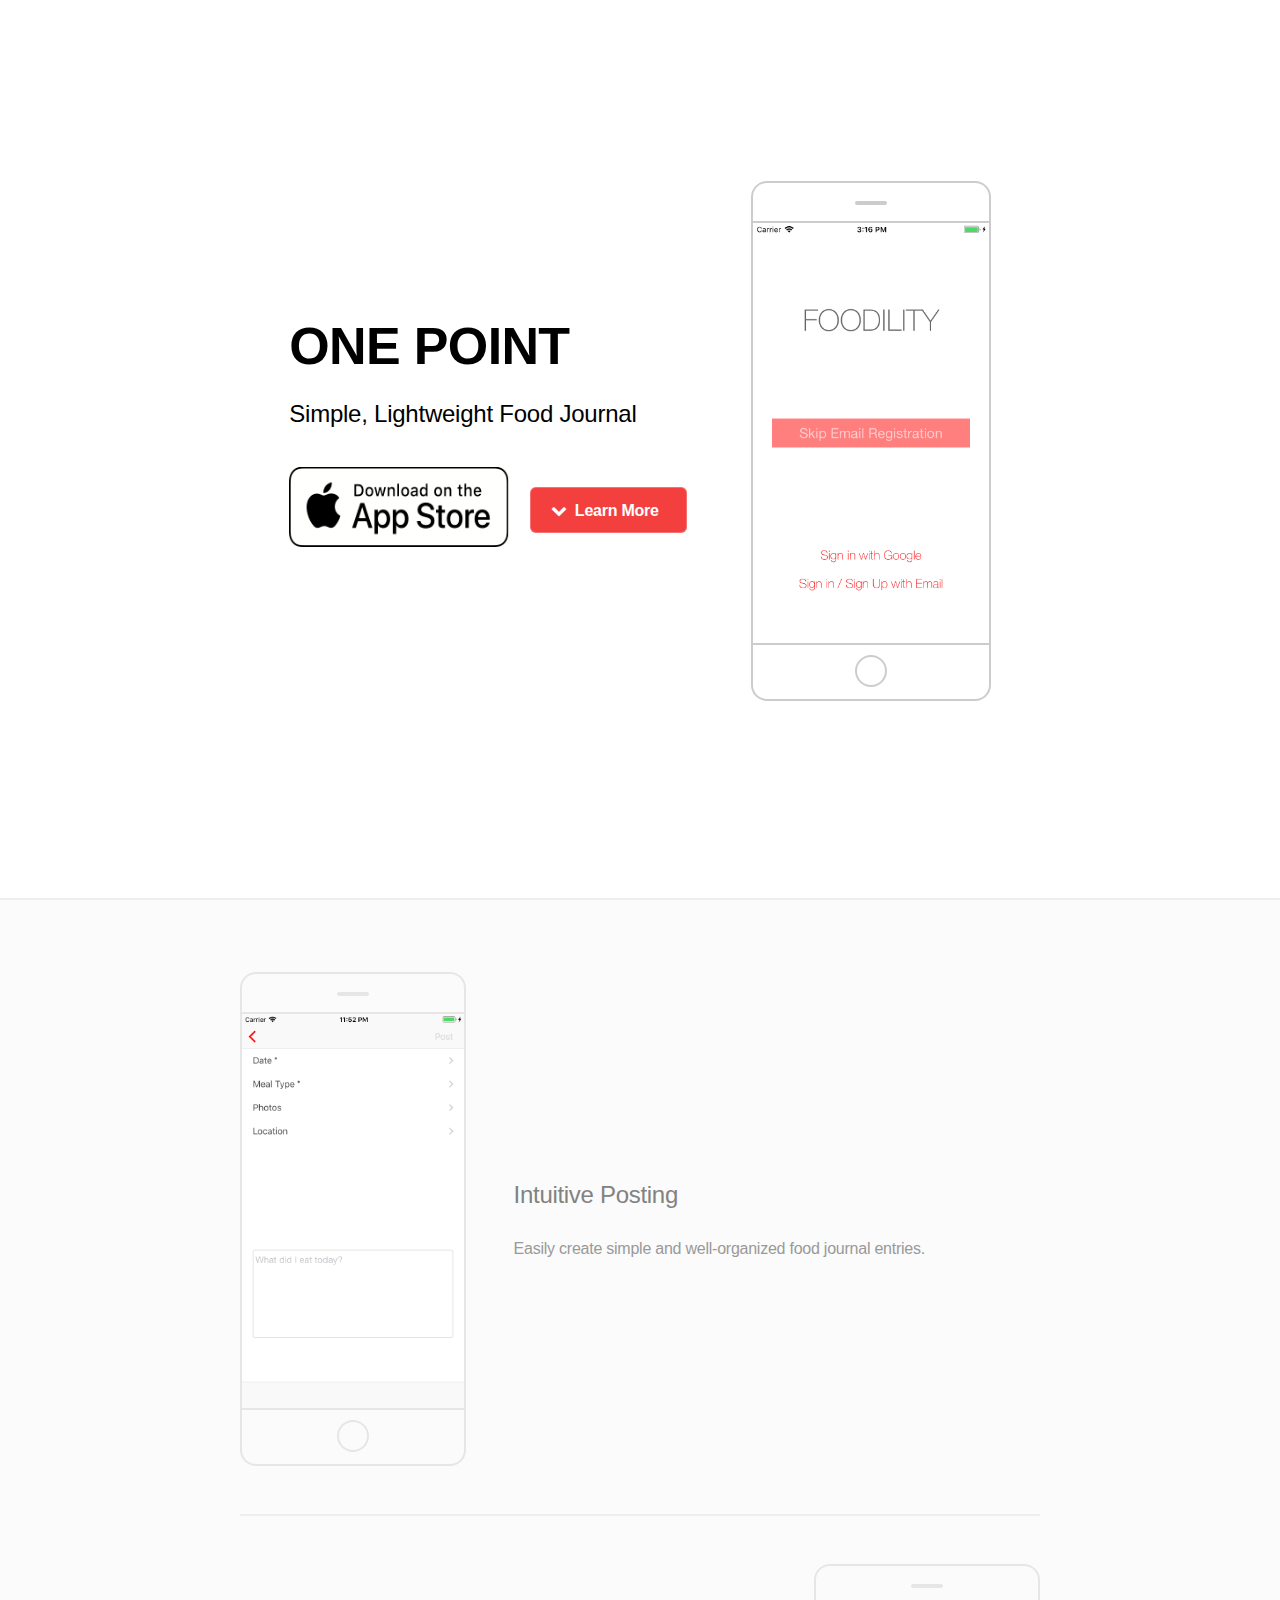
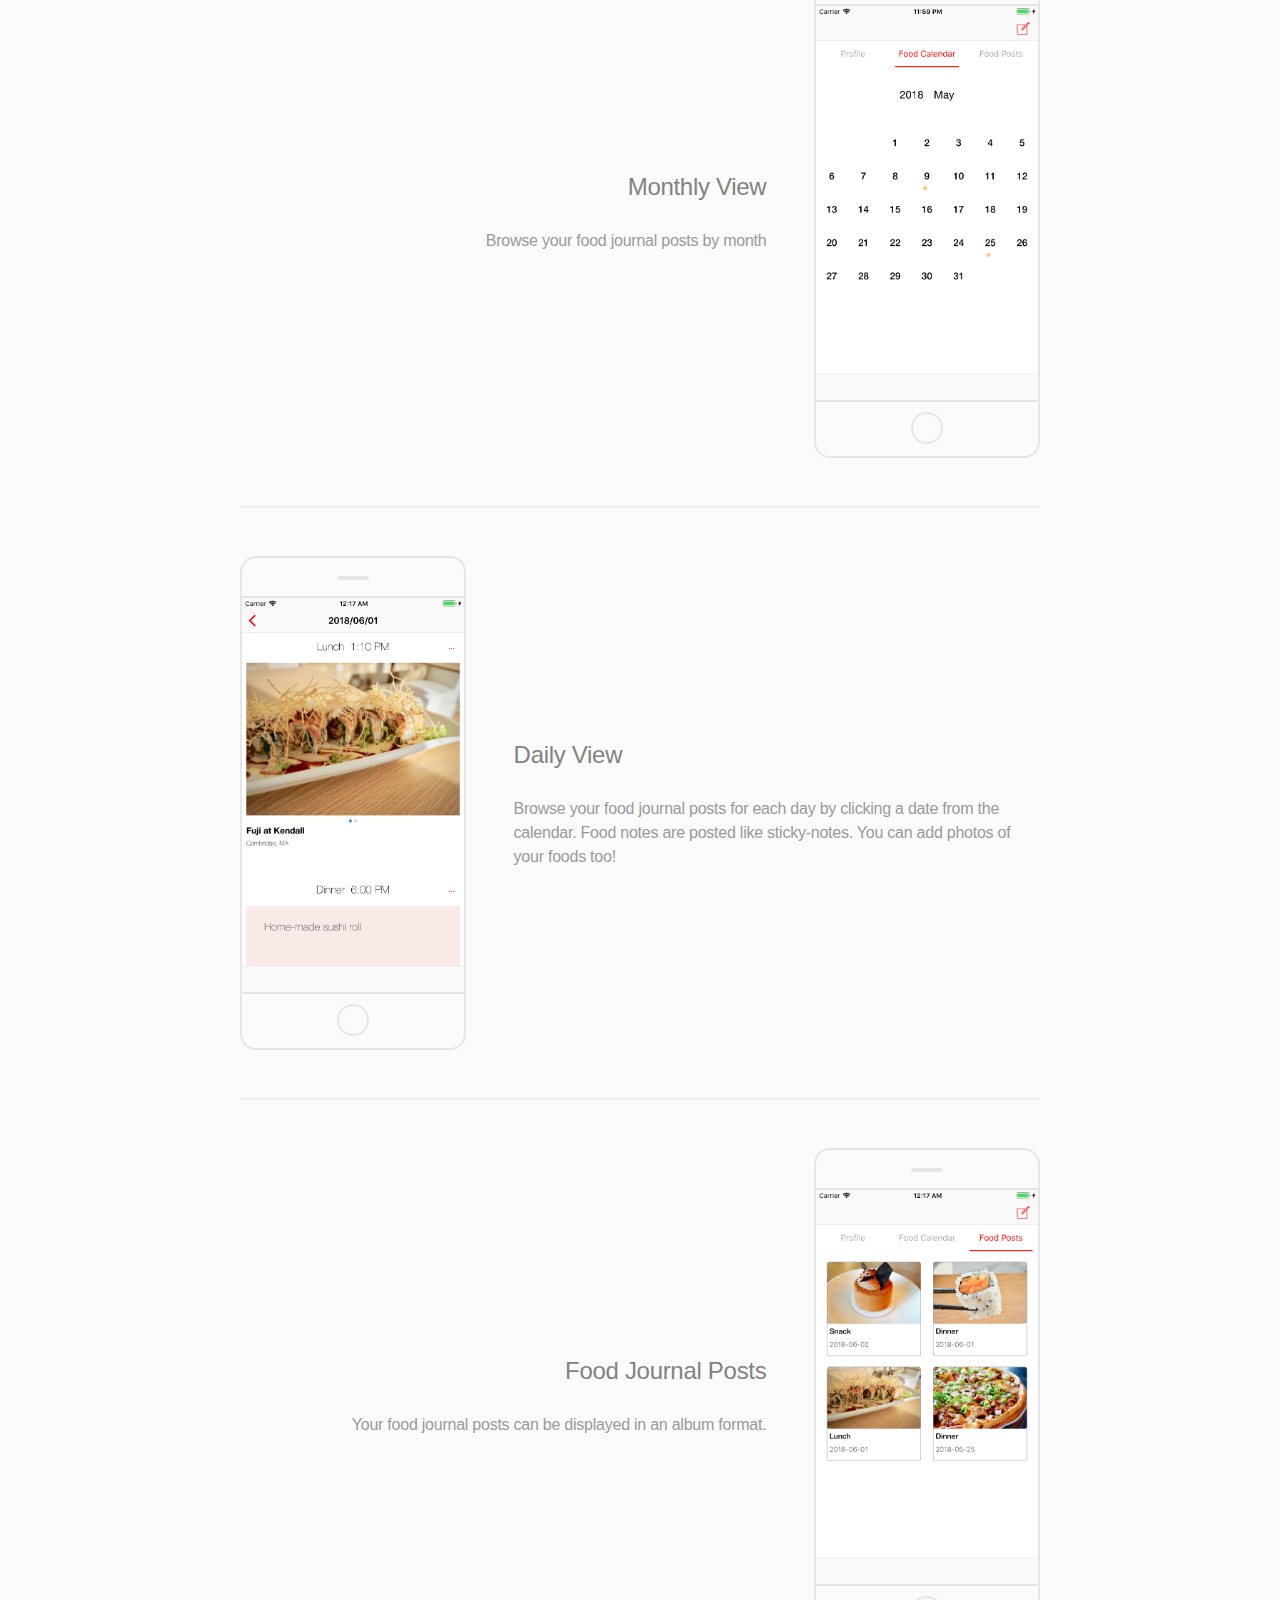
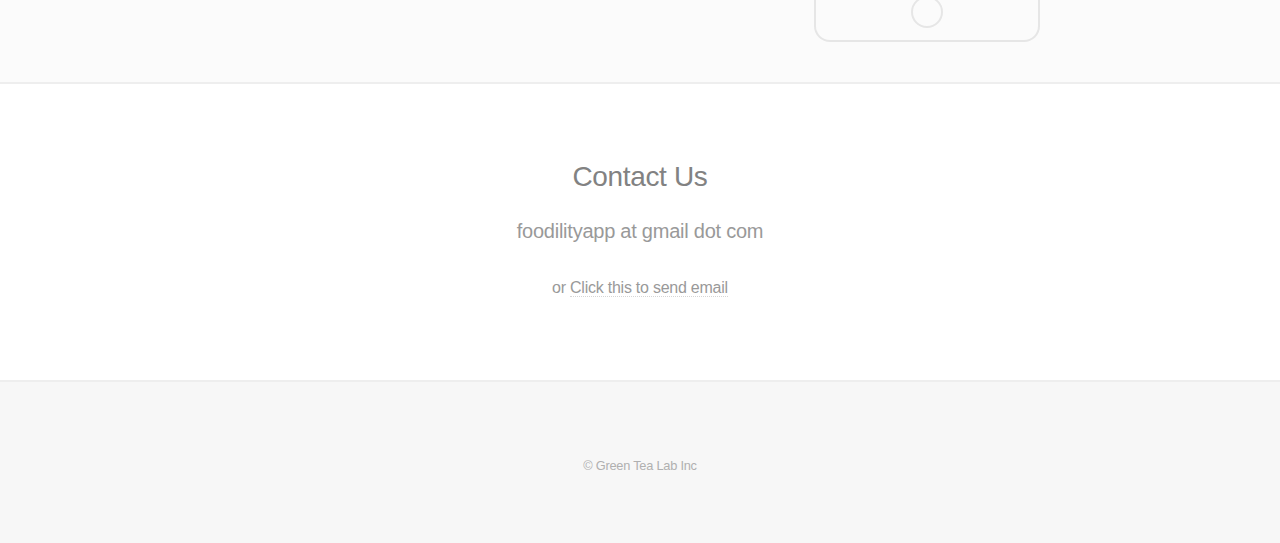
==== commit fa94cfd7: "Update index.html" ====
--- a/index.html
+++ b/index.html
@@ -6,7 +6,7 @@
 -->
 <html>
 	<head>
-		<title>FoodCover</title>
+		<title>One Point</title>
 		<meta charset="utf-8" />
 		<meta name="viewport" content="width=device-width, initial-scale=1" />
 		<!--[if lte IE 8]><script src="assets/js/ie/html5shiv.js"></script><![endif]-->
@@ -22,7 +22,7 @@
 		<!-- Header -->
 			<header id="header">
 				<div class="content">
-					<h1 align="left">FOODILITY</a></h1>
+					<h1 align="left">ONE POINT</a></h1>
 					<p align="left">Simple, Lightweight Food Journal</p>
 
 					<ul class="actions">
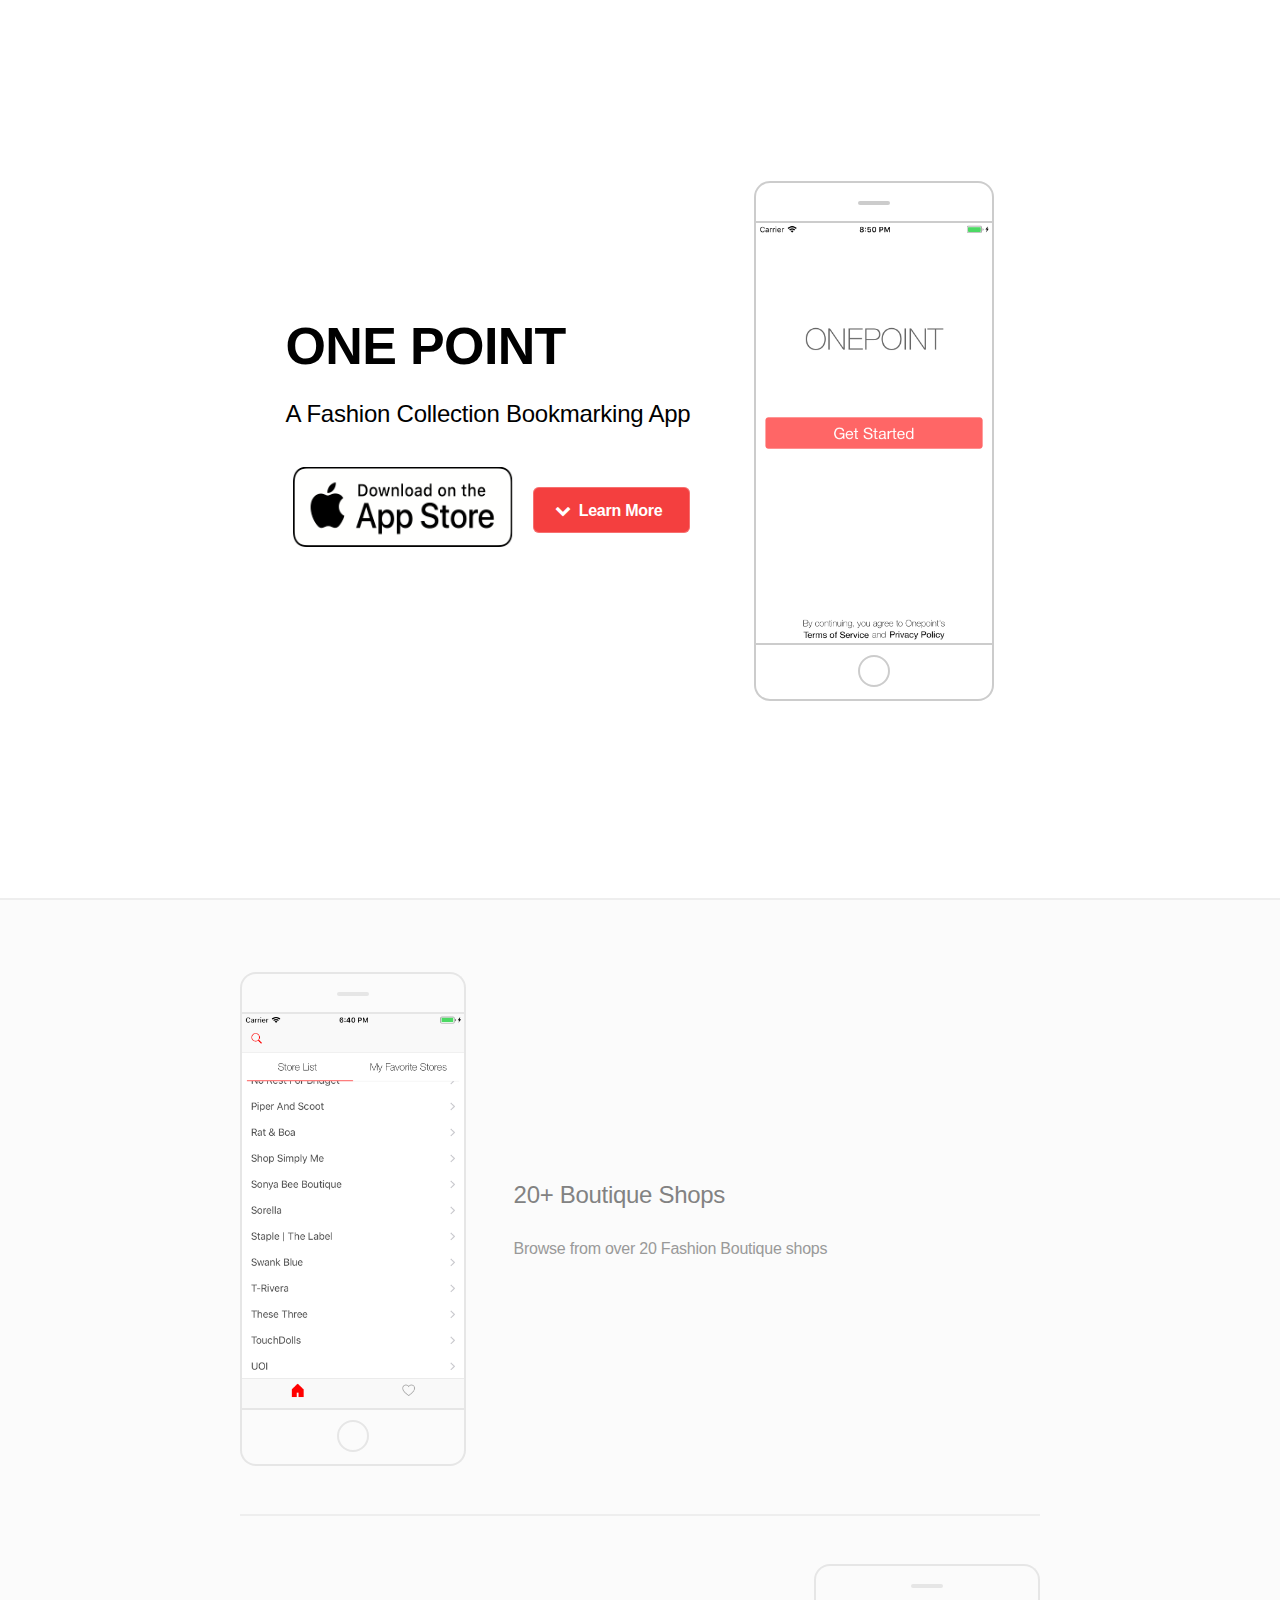
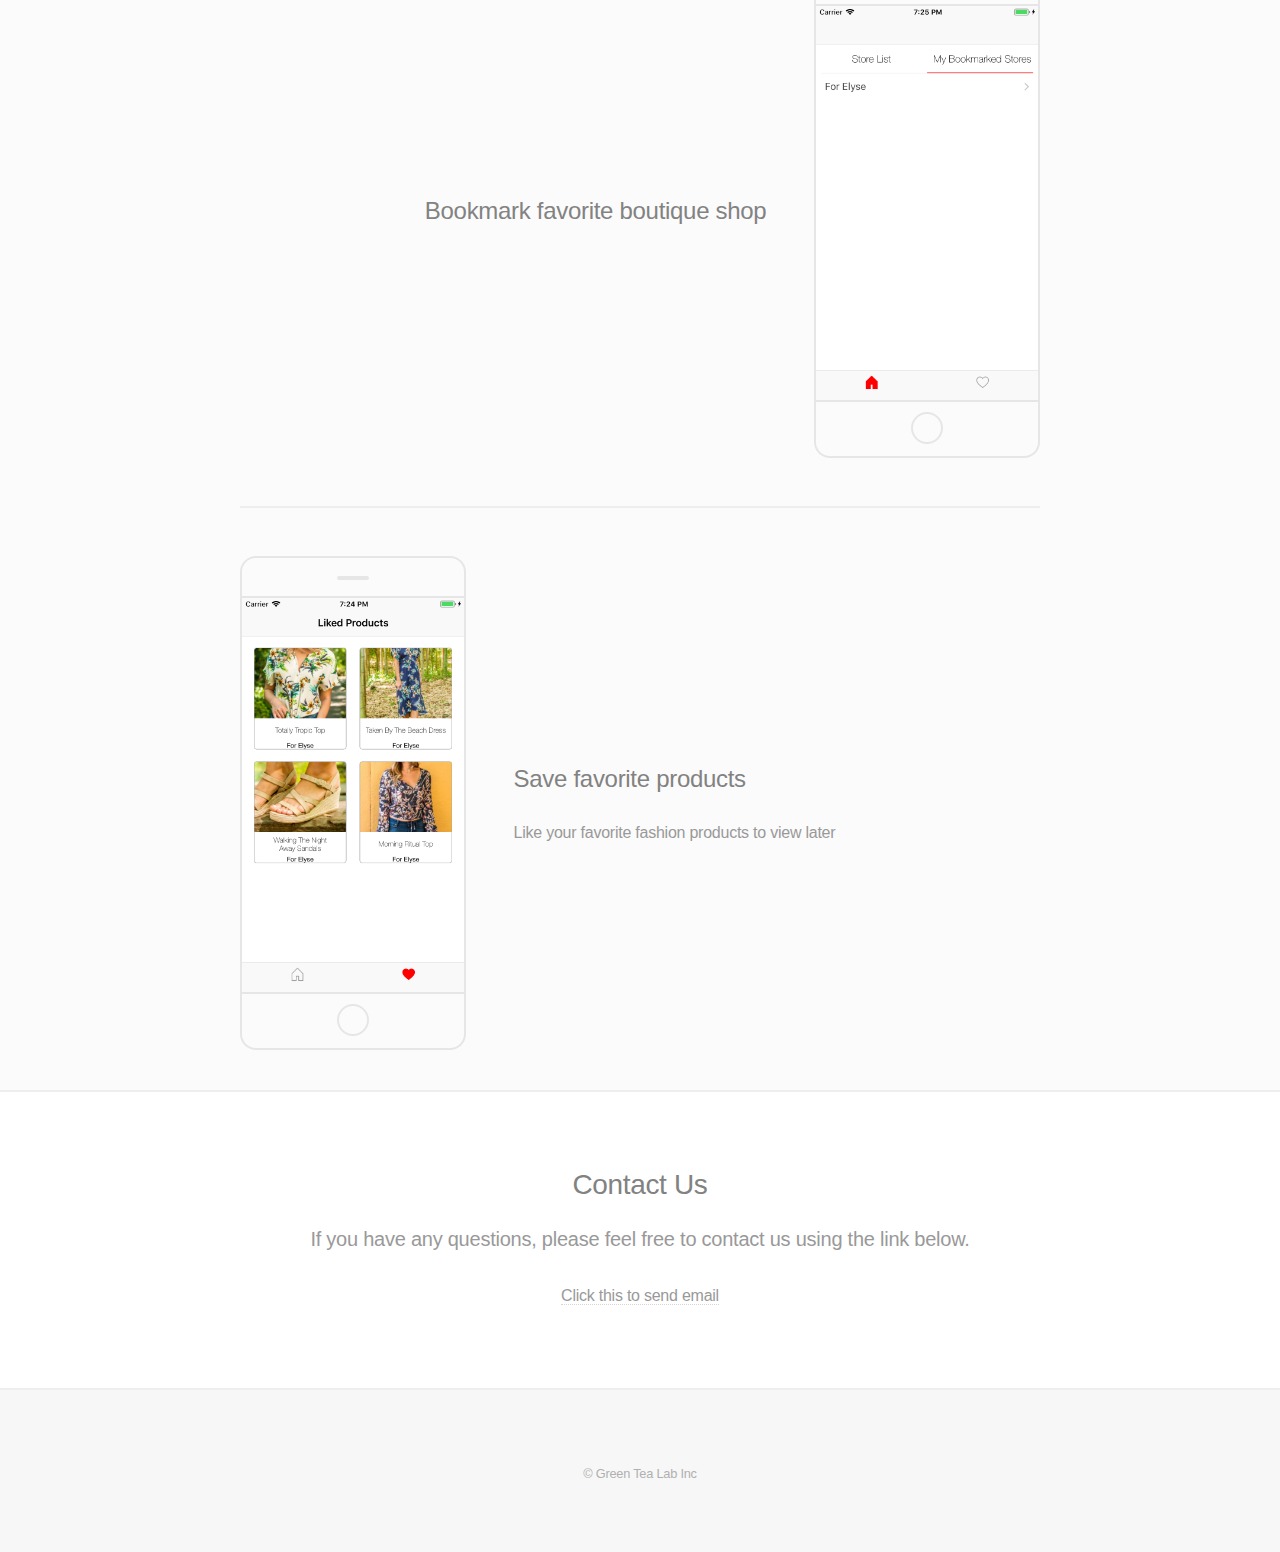
==== commit 93da99b6: "up" ====
--- a/index.html
+++ b/index.html
@@ -23,7 +23,7 @@
 			<header id="header">
 				<div class="content">
 					<h1 align="left">ONE POINT</a></h1>
-					<p align="left">Simple, Lightweight Food Journal</p>
+					<p align="left">A Fashion Collection Bookmarking App</p>
 
 					<ul class="actions">
 						<!-- Signup Form -->
@@ -48,32 +48,24 @@
 			<section id="one" class="wrapper style2">
 				<div class="inner alt">
 					<section class="spotlight">
-						<div class="image phone"><div class="inner"><img src="./static/images/posting.png" alt=""></div></div>
+						<div class="image phone"><div class="inner"><img src="./static/images/shops.png" alt=""></div></div>
 						<div class="content">
-							<h3>Intuitive Posting</h3>
-							<p> Easily create simple and well-organized food journal entries.</p>
+							<h3>20+ Boutique Shops</h3>
+							<p> Browse from over 20 Fashion Boutique shops</p>
 							<!-- <div class="image phone"><div class="inner"><img src="images/screen.gif" align="center" alt=""></div> -->
 						</div>
 					</section>
 					<section class="spotlight">
-						<div class="image phone"><div class="inner"><img src="./static/images/food_calendar.png" alt=""></div></div>
+						<div class="image phone"><div class="inner"><img src="./static/images/bookmark.png" alt=""></div></div>
 						<div class="content">
-							<h3>Monthly View</h3>
-							<p>Browse your food journal posts by month</p>
+							<h3>Bookmark favorite boutique shop</h3>
 						</div>
 					</section>
 					<section class="spotlight">
-						<div class="image phone"><div class="inner"><img src="./static/images/calendar_detail.png" alt=""></div></div>
+						<div class="image phone"><div class="inner"><img src="./static/images/like_product.png" alt=""></div></div>
 						<div class="content">
-							<h3>Daily View</h3>
-							<p>Browse your food journal posts for each day by clicking a date from the calendar. Food notes are posted like sticky-notes. You can add photos of your foods too!</p>
-						</div>
-					</section>
-					<section class="spotlight">
-						<div class="image phone"><div class="inner"><img src="./static/images/album.png" alt=""></div></div>
-						<div class="content">
-							<h3>Food Journal Posts</h3>
-							<p>Your food journal posts can be displayed in an album format. </p>
+							<h3>Save favorite products</h3>
+							<p>Like your favorite fashion products to view later</p>
 						</div>
 					</section>
 				</div>
@@ -83,8 +75,8 @@
 			<section id="three" class="wrapper">
 				<header class="major">
 					<h2>Contact Us</h2>
-					<p>foodilityapp at gmail dot com</p>
-					<p>or <a href="mailto:foodilityapp@gmail.com">Click this to send email</a></p>
+					<p>If you have any questions, please feel free to contact us using the link below.</p>
+					<p><a href="mailto:onepointplatform@gmail.com">Click this to send email</a></p>
 				</header>
 			</section>
 
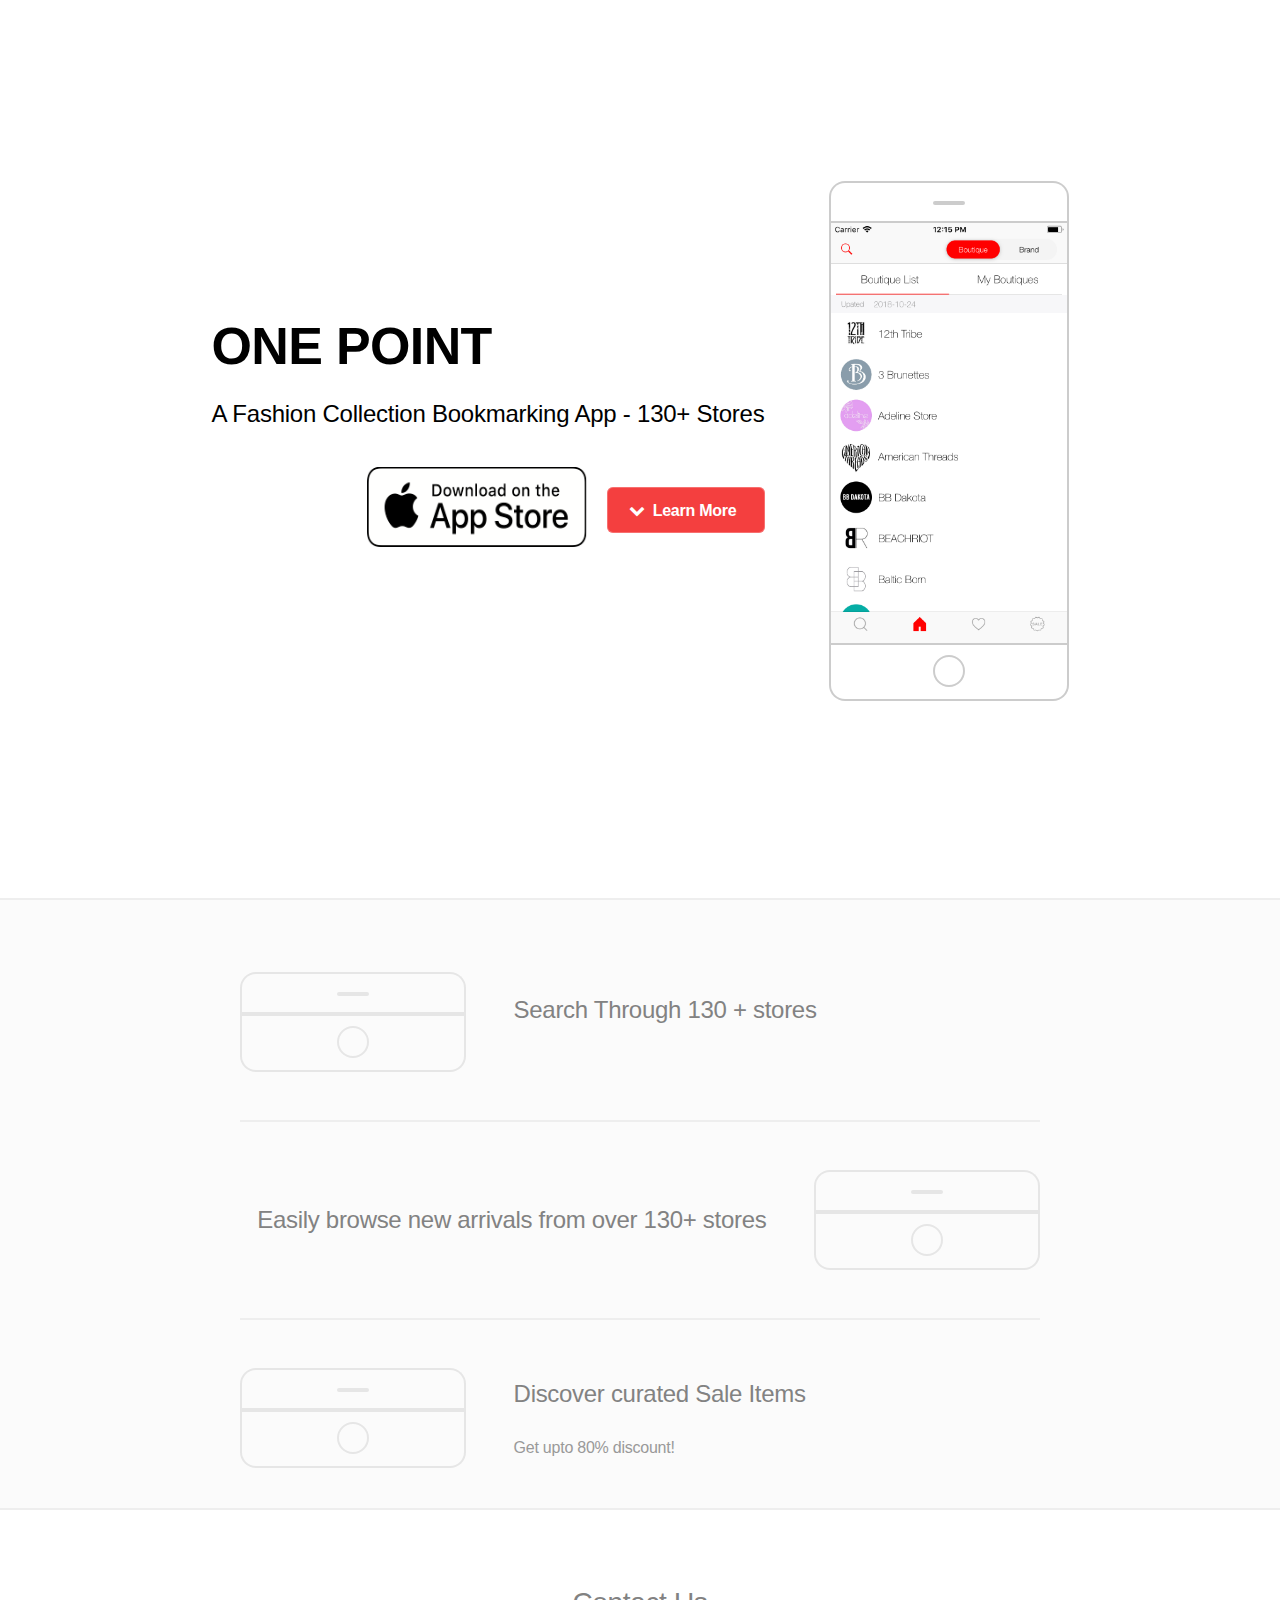
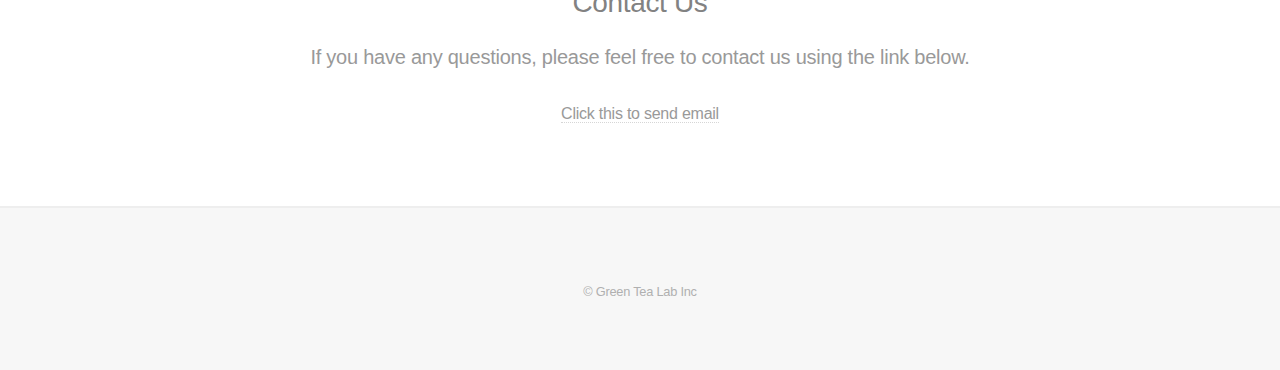
==== commit edd0fba9: "Update index.html" ====
--- a/index.html
+++ b/index.html
@@ -9,6 +9,7 @@
 		<title>One Point</title>
 		<meta charset="utf-8" />
 		<meta name="viewport" content="width=device-width, initial-scale=1" />
+		<meta name="p:domain_verify" content="ac2aa76674f65f6557a8d7fcd9ac0da7"/>
 		<!--[if lte IE 8]><script src="assets/js/ie/html5shiv.js"></script><![endif]-->
 		<link rel="stylesheet" href="./static/assets/css/main.css" />
 		<!--[if lte IE 8]><link rel="stylesheet" href="assets/css/ie8.css" /><![endif]-->
@@ -23,7 +24,7 @@
 			<header id="header">
 				<div class="content">
 					<h1 align="left">ONE POINT</a></h1>
-					<p align="left">A Fashion Collection Bookmarking App</p>
+					<p align="left">A Fashion Collection Bookmarking App - 130+ Stores</p>
 
 					<ul class="actions">
 						<!-- Signup Form -->
@@ -48,24 +49,24 @@
 			<section id="one" class="wrapper style2">
 				<div class="inner alt">
 					<section class="spotlight">
-						<div class="image phone"><div class="inner"><img src="./static/images/shops.png" alt=""></div></div>
+						<div class="image phone"><div class="inner"><img src="./static/images/search_store.png" alt=""></div></div>
 						<div class="content">
-							<h3>20+ Boutique Shops</h3>
-							<p> Browse from over 20 Fashion Boutique shops</p>
+							<h3>Search Through 130 + stores</h3>
+							<p></p>
 							<!-- <div class="image phone"><div class="inner"><img src="images/screen.gif" align="center" alt=""></div> -->
 						</div>
 					</section>
 					<section class="spotlight">
-						<div class="image phone"><div class="inner"><img src="./static/images/bookmark.png" alt=""></div></div>
+						<div class="image phone"><div class="inner"><img src="./static/images/new_arrival.png" alt=""></div></div>
 						<div class="content">
-							<h3>Bookmark favorite boutique shop</h3>
+							<h3>Easily browse new arrivals from over 130+ stores</h3>
 						</div>
 					</section>
 					<section class="spotlight">
-						<div class="image phone"><div class="inner"><img src="./static/images/like_product.png" alt=""></div></div>
+						<div class="image phone"><div class="inner"><img src="./static/images/sale.png" alt=""></div></div>
 						<div class="content">
-							<h3>Save favorite products</h3>
-							<p>Like your favorite fashion products to view later</p>
+							<h3>Discover curated Sale Items</h3>
+							<p>Get upto 80% discount!</p>
 						</div>
 					</section>
 				</div>
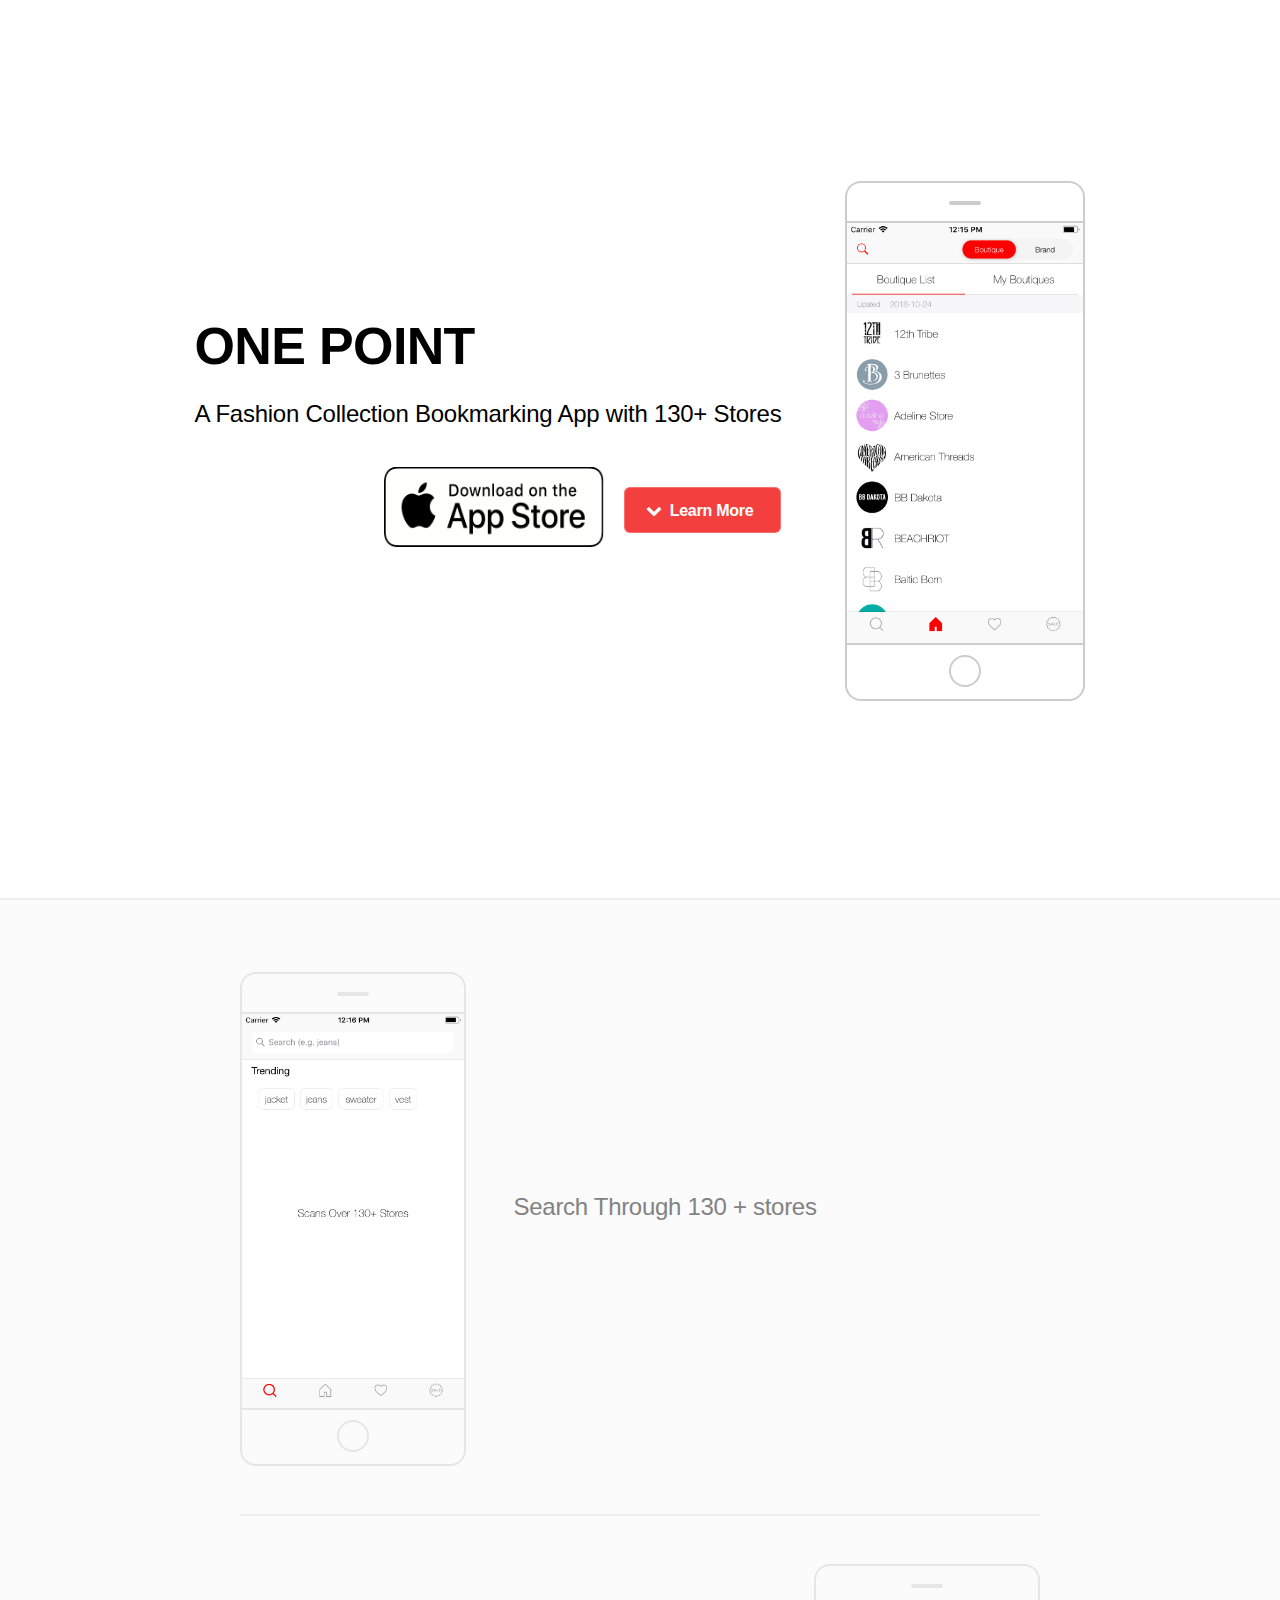
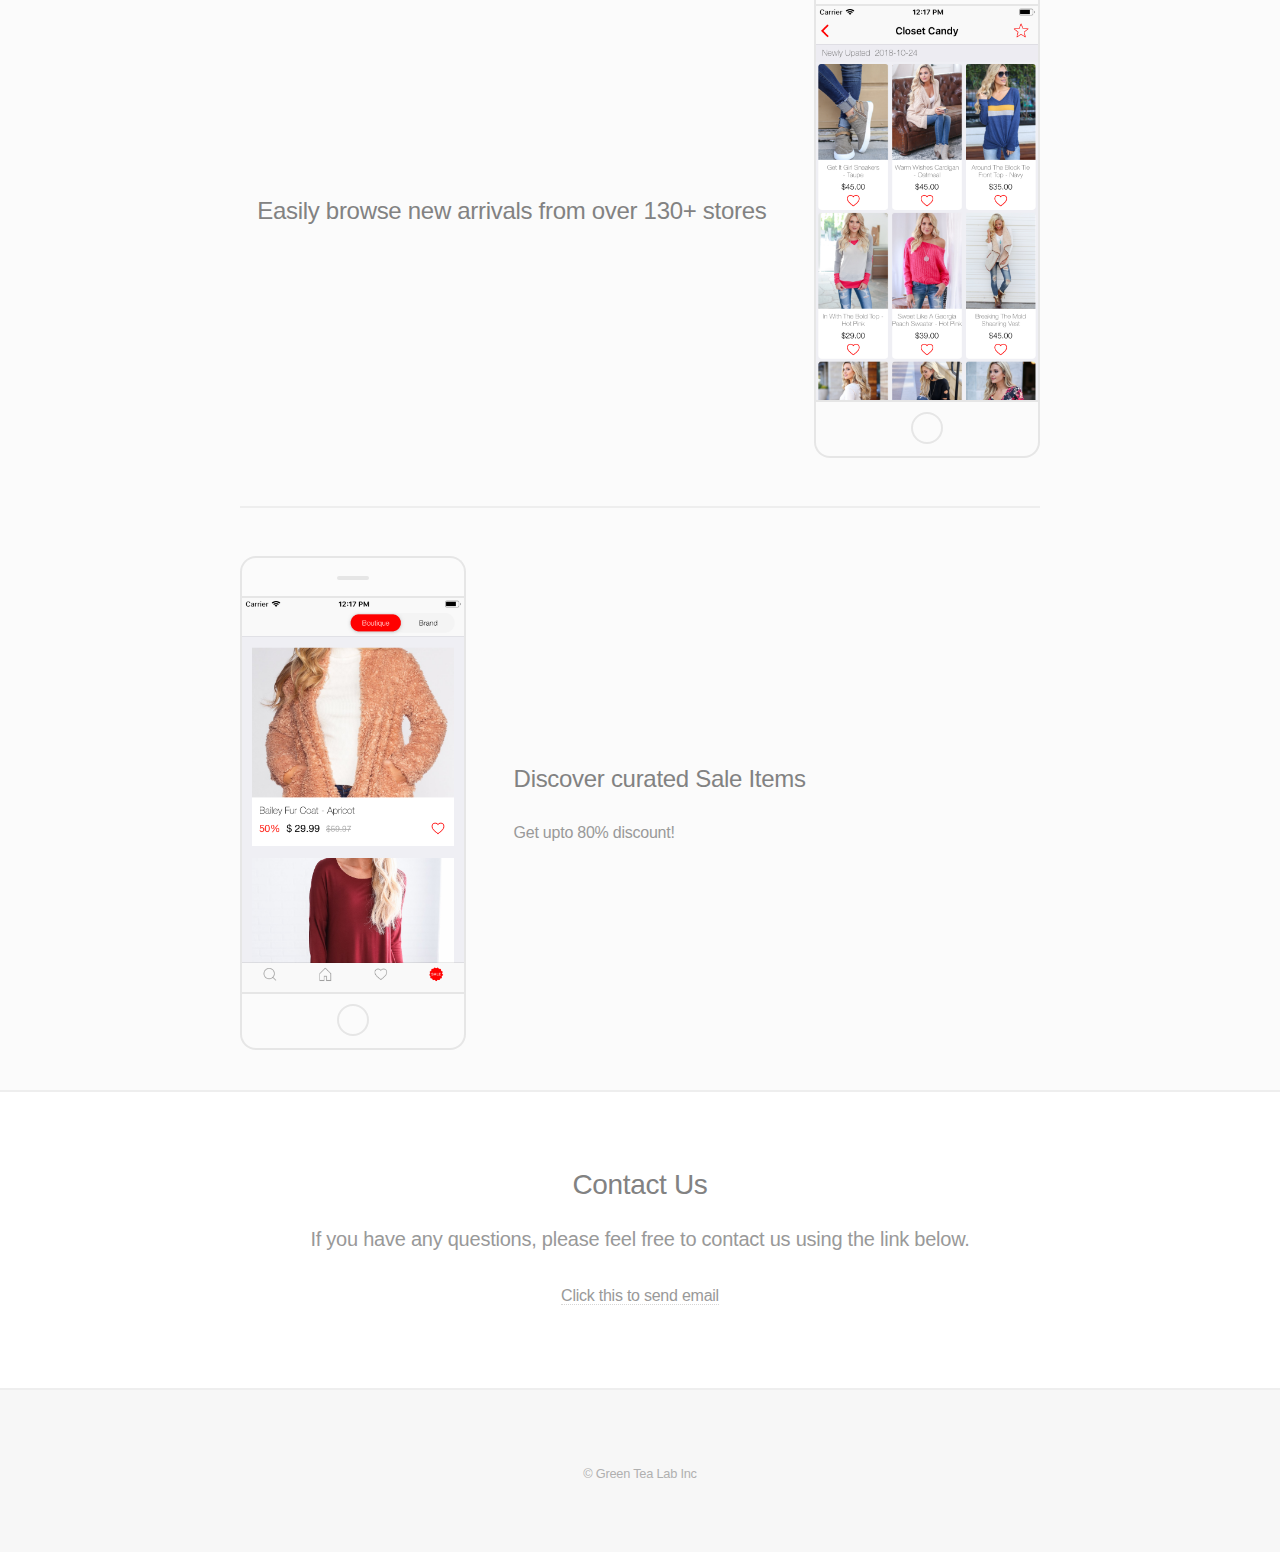
==== commit 1ad01bdd: "Update index.html" ====
--- a/index.html
+++ b/index.html
@@ -24,7 +24,7 @@
 			<header id="header">
 				<div class="content">
 					<h1 align="left">ONE POINT</a></h1>
-					<p align="left">A Fashion Collection Bookmarking App - 130+ Stores</p>
+					<p align="left">A Fashion Collection Bookmarking App with 130+ Stores</p>
 
 					<ul class="actions">
 						<!-- Signup Form -->
